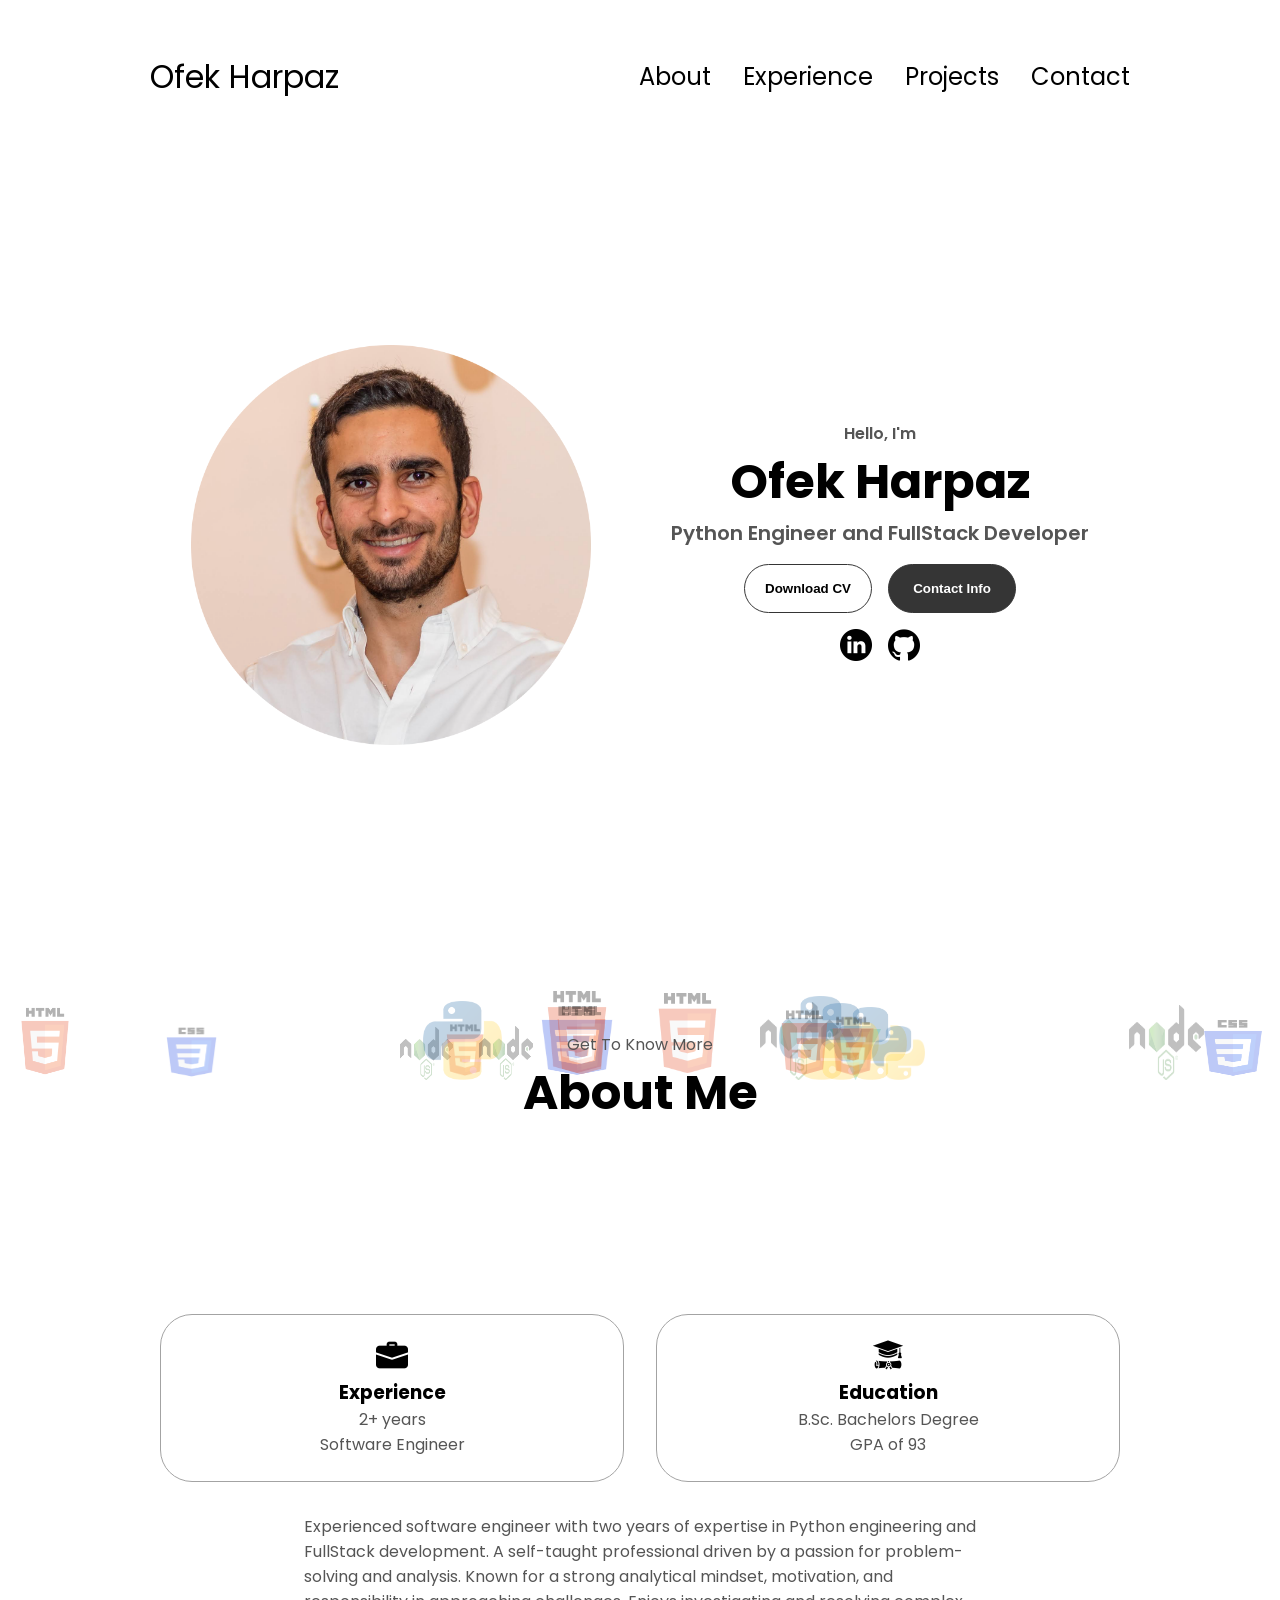
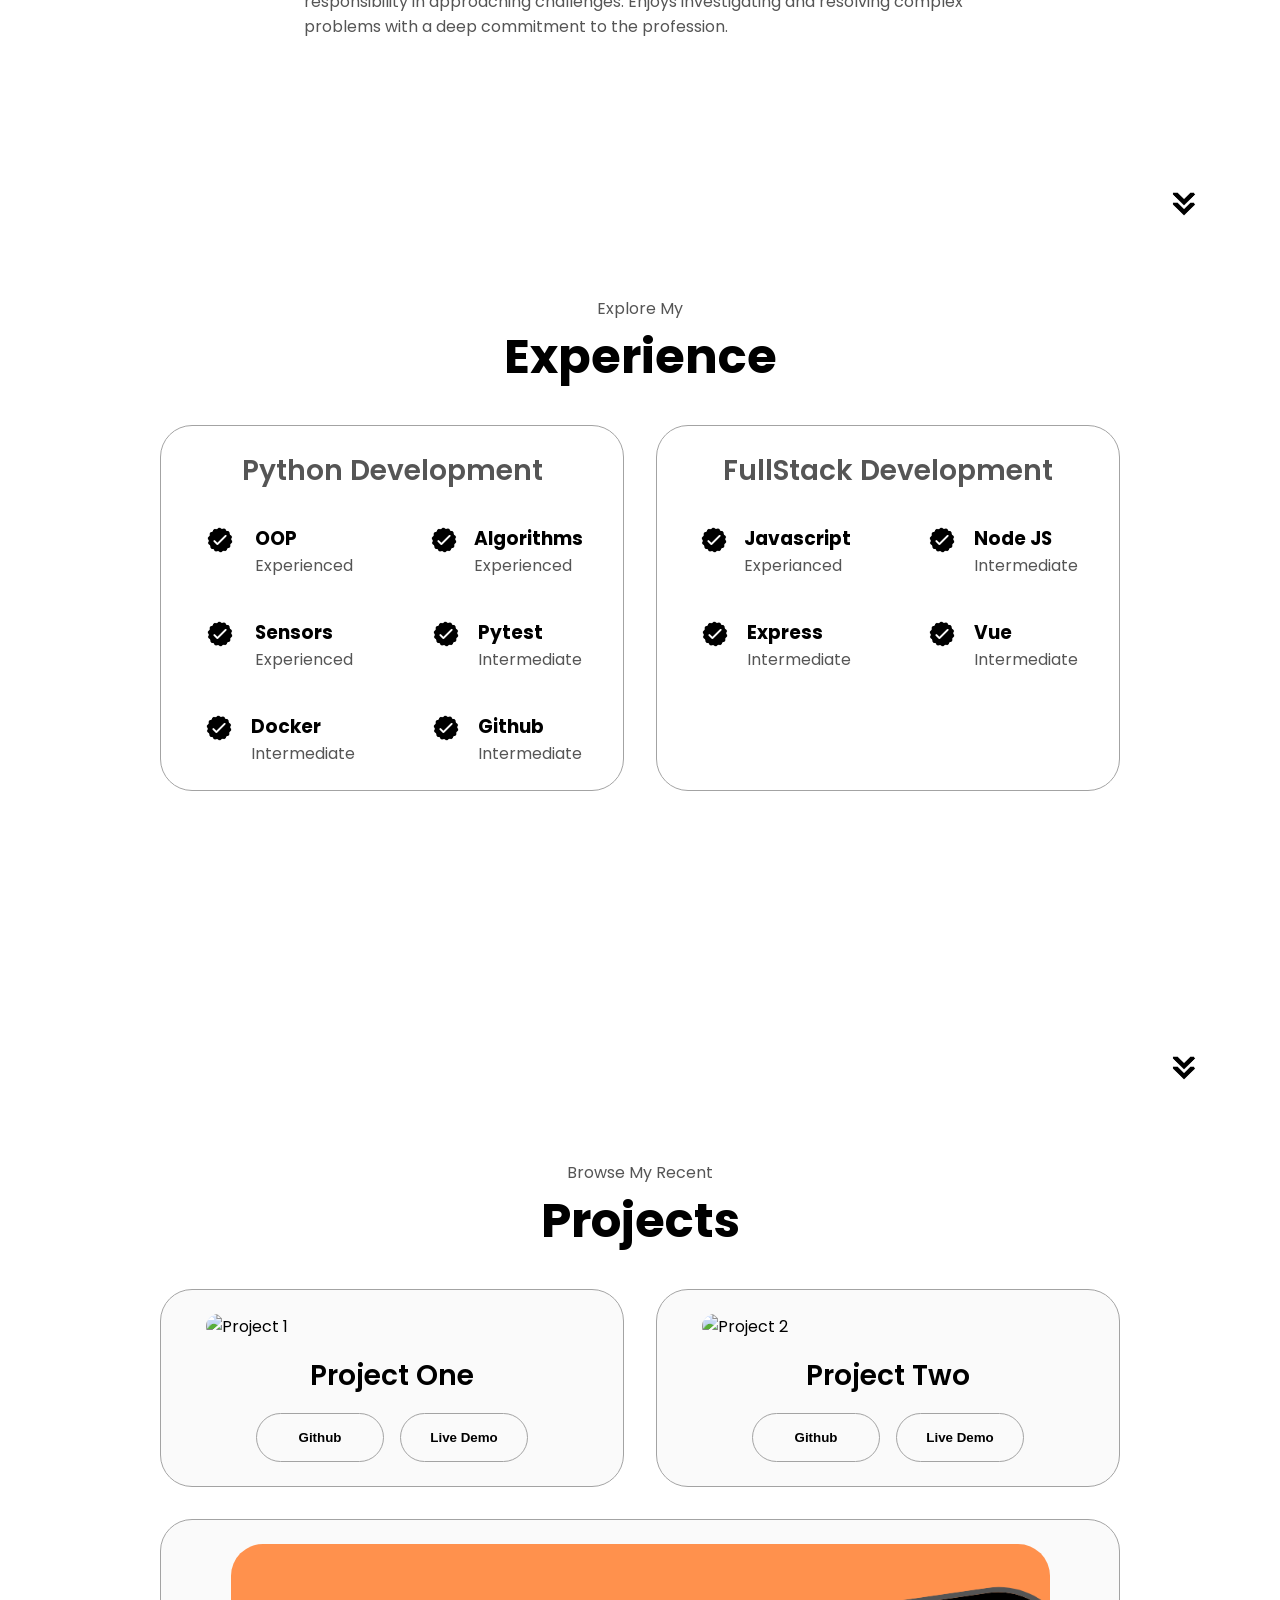
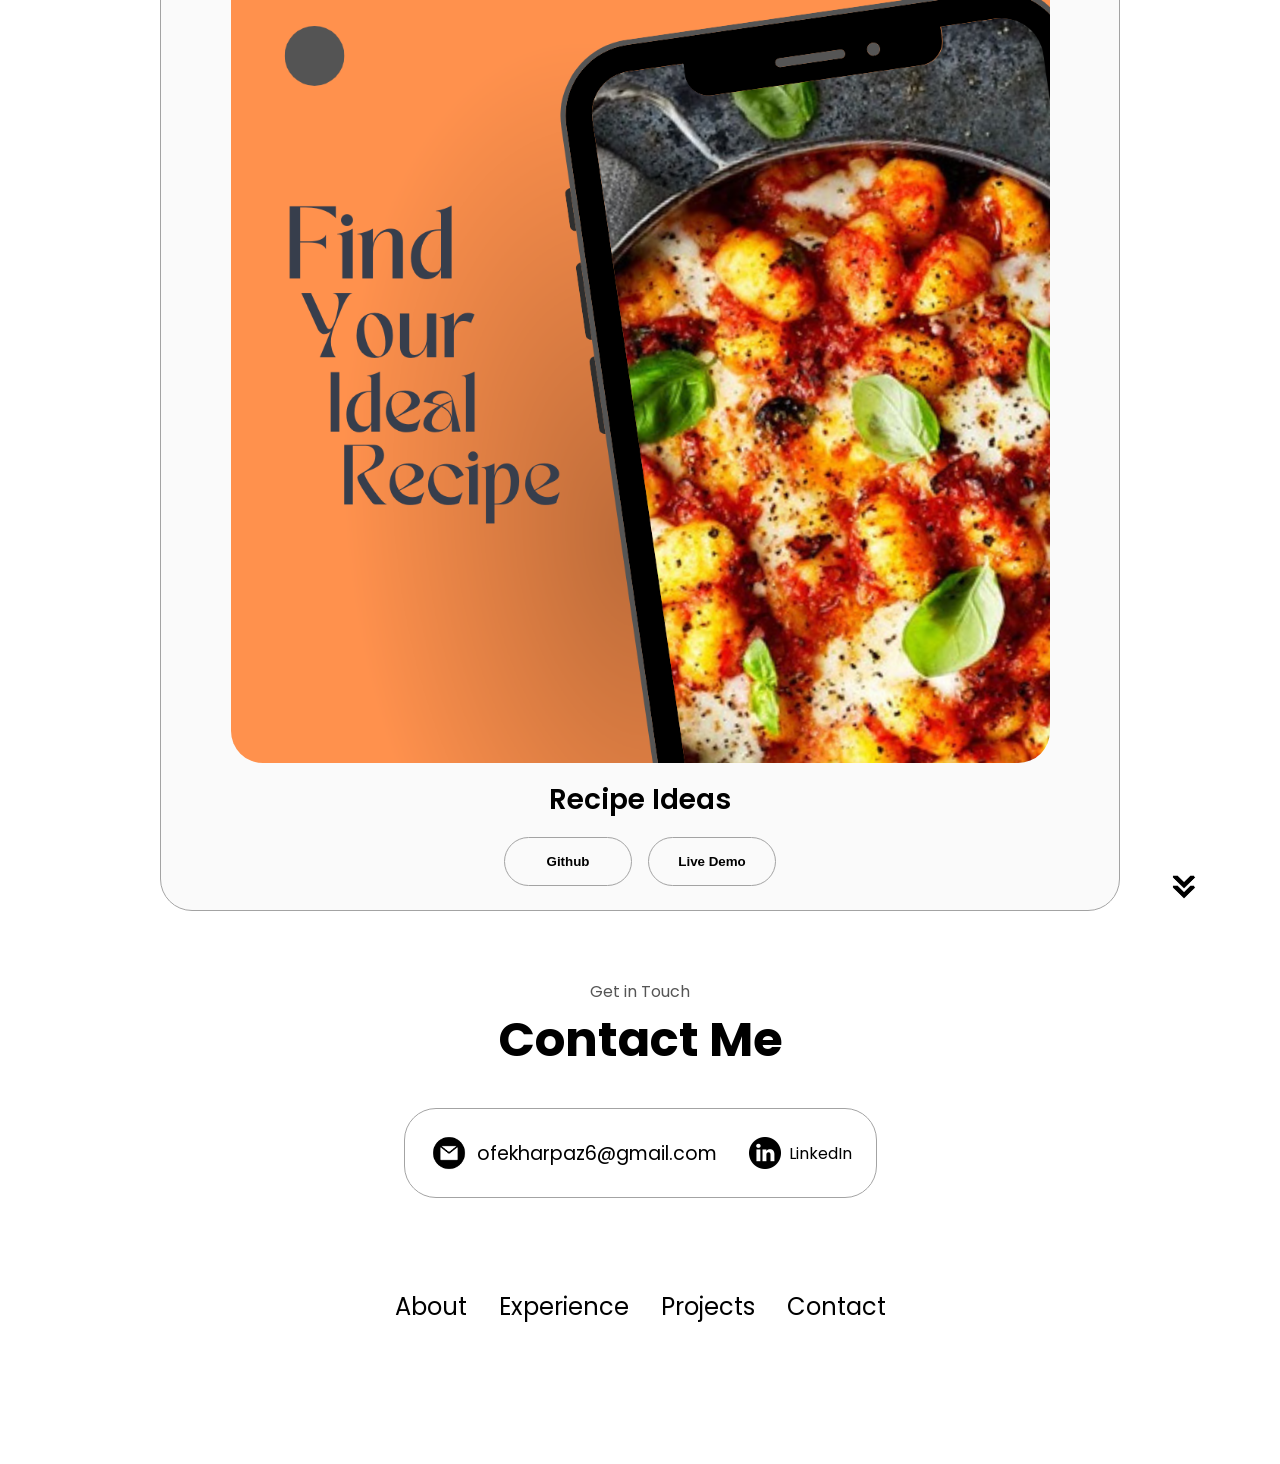
==== index.html @ 1078b25d "open linkedin in new tab" ====
<!DOCTYPE html>
<html lang="en">
  <head>
    <meta charset="UTF-8" />
    <meta http-equiv="X-UA-Compatible" content="IE=edge" />
    <meta name="viewport" content="width=device-width, initial-scale=1.0" />
    <title>My Portfolio</title>
    <link rel="stylesheet" href="style.css" />
    <link rel="stylesheet" href="mediaqueries.css" />
  </head>
  <body>
    <div class="wrap">
      <!-- SVG template elements -->
      <div id="svg-container">
        <img class="svg" src="/assets/python.png" alt="Python Logo">
        <img class="svg" src="/assets/node.png" alt="NodeJS Logo">
        <img class="svg" src="/assets/vue.png" alt="Vue Logo">
        <img class="svg" src="/assets/html5.png" alt="HTML Logo">
        <img class="svg" src="/assets/css3.png" alt="CSS Logo">
      </div>
    </div>

    <nav id="desktop-nav">
      <div class="logo">Ofek Harpaz</div>
      <div>
        <ul class="nav-links">
          <li><a href="#about">About</a></li>
          <li><a href="#experience">Experience</a></li>
          <li><a href="#projects">Projects</a></li>
          <li><a href="#contact">Contact</a></li>
        </ul>
      </div>
    </nav>
    <nav id="hamburger-nav">
      <div class="logo">Ofek Harpaz</div>
      <div class="hamburger-menu">
        <div class="hamburger-icon" onclick="toggleMenu()">
          <span></span>
          <span></span>
          <span></span>
        </div>
        <div class="menu-links">
          <li><a href="#about" onclick="toggleMenu()">About</a></li>
          <li><a href="#experience" onclick="toggleMenu()">Experience</a></li>
          <li><a href="#projects" onclick="toggleMenu()">Projects</a></li>
          <li><a href="#contact" onclick="toggleMenu()">Contact</a></li>
        </div>
      </div>
    </nav>


    <section id="profile">
      <div class="section__pic-container">
        <img src="./assets/profile-pic.png" alt="Ofek Harpaz profile picture" />
      </div>
      <div class="section__text">
        <p class="section__text__p1">Hello, I'm</p>
        <h1 class="title">Ofek Harpaz</h1>
        <p class="section__text__p2">Python Engineer and FullStack Developer</p>
        <div class="btn-container">
          <button
            class="btn btn-color-2"
            onclick="window.open('./assets/CV - Ofek Harpaz.pdf')"
          >
            Download CV
          </button>
          <button class="btn btn-color-1" onclick="location.href='./#contact'">
            Contact Info
          </button>
        </div>
        <div id="socials-container">
          <a href="https://www.linkedin.com/in/ofek-harpaz-185881184/" target="_blank">
            <img
              src="./assets/linkedin.png"
              alt="My LinkedIn profile"
              class="icon"
            />
          </a>
          <a href="https://github.com/ofekharpaz" target="_blank">
            <img
              src="./assets/github.png"
              alt="My Github profile"
              class="icon"
            />
          </a>
        </div>
      </div>
    </section>
    <section id="about">
      <p class="section__text__p1">Get To Know More</p>
      <h1 class="title">About Me</h1>
      <div class="section-container">
        <div class="about-details-container">
          <div class="about-containers">
            <div class="details-container">
              <img
                src="./assets/experience.png"
                alt="Experience icon"
                class="icon"
              />
              <h3>Experience</h3>
              <p>2+ years <br />Software Engineer</p>
            </div>
            <div class="details-container">
              <img
                src="./assets/education.png"
                alt="Education icon"
                class="icon"
              />
              <h3>Education</h3>
              <p>B.Sc. Bachelors Degree<br />GPA of 93</p>
            </div>
          </div>
          <div class="text-container-about">
            <p>
              Experienced software engineer with two years of expertise in Python engineering and FullStack development. A self-taught professional driven by a passion for problem-solving and analysis. Known for a strong analytical mindset, motivation, and responsibility in approaching challenges. Enjoys investigating and resolving complex problems with a deep commitment to the profession.
            </p>
          </div>
        </div>
      </div>
      <img
        src="./assets/arrow.png"
        alt="Arrow icon"
        class="icon arrow"
        onclick="location.href='./#experience'"
      />
    </section>
    <section id="experience">
      <p class="section__text__p1">Explore My</p>
      <h1 class="title">Experience</h1>
      <div class="experience-details-container">
        <div class="about-containers">
          <div class="details-container">
            <h2 class="experience-sub-title">Python Development</h2>
            <div class="article-container">
              <article>
                <img
                  src="./assets/checkmark.png"
                  alt="Experience icon"
                  class="icon"
                />
                <div>
                  <h3>OOP</h3>
                  <p>Experienced</p>
                </div>
              </article>
              <article>
                <img
                  src="./assets/checkmark.png"
                  alt="Experience icon"
                  class="icon"
                />
                <div>
                  <h3>Algorithms</h3>
                  <p>Experienced</p>
                </div>
              </article>
              <article>
                <img
                  src="./assets/checkmark.png"
                  alt="Experience icon"
                  class="icon"
                />
                <div>
                  <h3>Sensors</h3>
                  <p>Experienced</p>
                </div>
              </article>
              <article>
                <img
                  src="./assets/checkmark.png"
                  alt="Experience icon"
                  class="icon"
                />
                <div>
                  <h3>Pytest</h3>
                  <p>Intermediate</p>
                </div>
              </article>
              <article>
                <img
                  src="./assets/checkmark.png"
                  alt="Experience icon"
                  class="icon"
                />
                <div>
                  <h3>Docker</h3>
                  <p>Intermediate</p>
                </div>
              </article>
              <article>
                <img
                  src="./assets/checkmark.png"
                  alt="Experience icon"
                  class="icon"
                />
                <div>
                  <h3>Github</h3>
                  <p>Intermediate</p>
                </div>
              </article>
            </div>
          </div>
          <div class="details-container">
            <h2 class="experience-sub-title">FullStack Development</h2>
            <div class="article-container">
              <article>
                <img
                  src="./assets/checkmark.png"
                  alt="Experience icon"
                  class="icon"
                />
                <div>
                  <h3>Javascript</h3>
                  <p>Experianced</p>
                </div>
              </article>
              <article>
                <img
                  src="./assets/checkmark.png"
                  alt="Experience icon"
                  class="icon"
                />
                <div>
                  <h3>Node JS</h3>
                  <p>Intermediate</p>
                </div>
              </article>
              <article>
                <img
                  src="./assets/checkmark.png"
                  alt="Experience icon"
                  class="icon"
                />
                <div>
                  <h3>Express</h3>
                  <p>Intermediate</p>
                </div>
              </article>
              <article>
                <img
                  src="./assets/checkmark.png"
                  alt="Experience icon"
                  class="icon"
                />
                <div>
                  <h3>Vue</h3>
                  <p>Intermediate</p>
                </div>
              </article>
            </div>
          </div>
        </div>
      </div>
      <img
        src="./assets/arrow.png"
        alt="Arrow icon"
        class="icon arrow"
        onclick="location.href='./#projects'"
      />
    </section>
    <section id="projects">
      <p class="section__text__p1">Browse My Recent</p>
      <h1 class="title">Projects</h1>
      <div class="experience-details-container">
        <div class="about-containers">
          <div class="details-container color-container">
            <div class="article-container">
              <img
                src="./assets/project-1.png"
                alt="Project 1"
                class="project-img"
              />
            </div>
            <h2 class="experience-sub-title project-title">Project One</h2>
            <div class="btn-container">
              <button
                class="btn btn-color-2 project-btn" onclick="window.open('https://github.com/ofekharpaz', '_blank')"
              >
                Github
              </button>
              <button
                class="btn btn-color-2 project-btn"
                onclick="location.href='https://github.com/'"
              >
                Live Demo
              </button>
            </div>
          </div>
          <div class="details-container color-container">
            <div class="article-container">
              <img
                src="./assets/project-2.png"
                alt="Project 2"
                class="project-img"
              />
            </div>
            <h2 class="experience-sub-title project-title">Project Two</h2>
            <div class="btn-container">
              <button
                class="btn btn-color-2 project-btn" onclick="window.open('https://github.com/ofekharpaz', '_blank')"
              >
                Github
              </button>
              <button
                class="btn btn-color-2 project-btn"
                onclick="location.href='https://github.com/'"
              >
                Live Demo
              </button>
            </div>
          </div>
          <div class="details-container color-container">
            <div class="article-container">
              <img
                src="./assets/project-3.png"
                alt="Project 3"
                class="project-img"
              />
            </div>
            <h2 class="experience-sub-title project-title">Recipe Ideas</h2>
            <div class="btn-container">
              <button
                class="btn btn-color-2 project-btn" onclick="window.open('https://github.com/ofekharpaz/vue-meals-app-main', '_blank')"
              >
                Github
              </button>
              <button
                class="btn btn-color-2 project-btn" onclick="window.open('https://vue-meals-app-main.onrender.com/', '_blank')">
                Live Demo
              </button>
            </div>
          </div>
        </div>
      </div>
      <img
        src="./assets/arrow.png"
        alt="Arrow icon"
        class="icon arrow"
        onclick="location.href='./#contact'"
      />
    </section>
    <section id="contact">
      <p class="section__text__p1">Get in Touch</p>
      <h1 class="title">Contact Me</h1>
      <div class="contact-info-upper-container">
        <div class="contact-info-container">
          <img
            src="./assets/email.png"
            alt="Email icon"
            class="icon contact-icon email-icon"
          />
          <p><a href="mailto:examplemail@gmail.com">ofekharpaz6@gmail.com</a></p>
        </div>
        <div class="contact-info-container">
          <img
            src="./assets/linkedin.png"
            alt="LinkedIn icon"
            class="icon contact-icon"
          />
          <a href="https://www.linkedin.com/in/ofek-harpaz-185881184/" target="_blank">LinkedIn</a>
        </div>
      </div>
    </section>
    <footer>
      <nav>
        <div class="nav-links-container">
          <ul class="nav-links">
            <li><a href="#about">About</a></li>
            <li><a href="#experience">Experience</a></li>
            <li><a href="#projects">Projects</a></li>
            <li><a href="#contact">Contact</a></li>
          </ul>
        </div>
      </nav>
    </footer>
    <script src="script.js"></script>
  </body>
</html>
---- style.css ----
/* GENERAL */

@import url("https://fonts.googleapis.com/css2?family=Poppins:wght@300;400;500;600&display=swap");

* {
  margin: 0;
  padding: 0;
}

body {
  font-family: "Poppins", sans-serif;
}

html {
  scroll-behavior: smooth;
}

p {
  color: rgb(85, 85, 85);
}

/* TRANSITION */

a,
.btn {
  transition: all 300ms ease;
}

/* DESKTOP NAV */

nav,
.nav-links {
  display: flex;
}

nav {
  justify-content: space-around;
  align-items: center;
  height: 17vh;
}

.nav-links {
  gap: 2rem;
  list-style: none;
  font-size: 1.5rem;
}

a {
  color: black;
  text-decoration: none;
  text-decoration-color: white;
}

a:hover {
  color: grey;
  text-decoration: underline;
  text-underline-offset: 1rem;
  text-decoration-color: rgb(181, 181, 181);
}

.logo {
  font-size: 2rem;
}

.logo:hover {
  cursor: default;
}

/* HAMBURGER MENU */

#hamburger-nav {
  display: none;
}

.hamburger-menu {
  position: relative;
  display: inline-block;
}

.hamburger-icon {
  display: flex;
  flex-direction: column;
  justify-content: space-between;
  height: 24px;
  width: 30px;
  cursor: pointer;
}

.hamburger-icon span {
  width: 100%;
  height: 2px;
  background-color: black;
  transition: all 0.3 ease-in-out;
}

.menu-links {
  position: absolute;
  top: 100%;
  right: 0;
  background-color: white;
  width: fit-content;
  max-height: 0;
  overflow: hidden;
  transition: all 0.3 ease-in-out;
}

.menu-links a {
  display: block;
  padding: 10px;
  text-align: center;
  font-size: 1.5rem;
  color: black;
  text-decoration: none;
  transition: all 0.3 ease-in-out;
}

.menu-links li {
  list-style: none;
}

.menu-links.open {
  max-height: 300px;
}

.hamburger-icon.open span:first-child {
  transform: rotate(45deg) translate(10px, 5px);
}

.hamburger-icon.open span:nth-child(2) {
  opacity: 0;
}

.hamburger-icon.open span:last-child {
  transform: rotate(-45deg) translate(10px, -5px);
}

.hamburger-icon span:first-child {
  transform: none;
}

.hamburger-icon span:first-child {
  opacity: 1;
}

.hamburger-icon span:first-child {
  transform: none;
}

/* SECTIONS */

section {
  padding-top: 4vh;
  height: 96vh;
  margin: 0 10rem;
  box-sizing: border-box;
  min-height: fit-content;
}

.section-container {
  display: flex;
}

/* PROFILE SECTION */

#profile {
  display: flex;
  justify-content: center;
  gap: 5rem;
  height: 80vh;
}

.section__pic-container {
  display: flex;
  height: 400px;
  width: 400px;
  margin: auto 0;
}

.section__text {
  align-self: center;
  text-align: center;
}

.section__text p {
  font-weight: 600;
}

.section__text__p1 {
  text-align: center;
}

.section__text__p2 {
  font-size: 1.25rem;
  margin-bottom: 1rem;
}

.title {
  font-size: 3rem;
  text-align: center;
}

#socials-container {
  display: flex;
  justify-content: center;
  margin-top: 1rem;
  gap: 1rem;
}

/* ICONS */

.icon {
  cursor: pointer;
  height: 2rem;
}

/* BUTTONS */

.btn-container {
  display: flex;
  justify-content: center;
  gap: 1rem;
}

.btn {
  font-weight: 600;
  transition: all 300ms ease;
  padding: 1rem;
  width: 8rem;
  border-radius: 2rem;
}

.btn-color-1,
.btn-color-2 {
  border: rgb(53, 53, 53) 0.1rem solid;
}

.btn-color-1:hover,
.btn-color-2:hover {
  cursor: pointer;
}

.btn-color-1,
.btn-color-2:hover {
  background: rgb(53, 53, 53);
  color: white;
}

.btn-color-1:hover {
  background: rgb(0, 0, 0);
}

.btn-color-2 {
  background: none;
}

.btn-color-2:hover {
  border: rgb(255, 255, 255) 0.1rem solid;
}

.btn-container {
  gap: 1rem;
}

/* ABOUT SECTION */

#about {
  position: relative;
}

.about-containers {
  gap: 2rem;
  margin-bottom: 2rem;
  margin-top: 2rem;
}

.about-details-container {
  justify-content: center;
  flex-direction: column;
}

.about-containers,
.about-details-container {
  display: flex;
}

.about-pic {
  border-radius: 2rem;
}

.arrow {
  position: absolute;
  right: -5rem;
  bottom: 2.5rem;
}

.details-container {
  padding: 1.5rem;
  flex: 1;
  background: white;
  border-radius: 2rem;
  border: rgb(53, 53, 53) 0.1rem solid;
  border-color: rgb(163, 163, 163);
  text-align: center;
}

.section-container {
  gap: 4rem;
  height: 80%;
}

.section__pic-container {
  height: 400px;
  width: 400px;
  margin: auto 0;
}

/* EXPERIENCE SECTION */

#experience {
  position: relative;
}

.experience-sub-title {
  color: rgb(85, 85, 85);
  font-weight: 600;
  font-size: 1.75rem;
  margin-bottom: 2rem;
}

.experience-details-container {
  display: flex;
  justify-content: center;
  flex-direction: column;
}

.article-container {
  display: flex;
  text-align: initial;
  flex-wrap: wrap;
  flex-direction: row;
  gap: 2.5rem;
  justify-content: space-around;
}

article {
  display: flex;
  width: 10rem;
  justify-content: space-around;
  gap: 0.5rem;
}

article .icon {
  cursor: default;
}

/* PROJECTS SECTION */

#projects {
  position: relative;
}

.color-container {
  border-color: rgb(163, 163, 163);
  background: rgb(250, 250, 250);
}

.project-img {
  border-radius: 2rem;
  width: 90%;
  height: 90%;
}

.project-title {
  margin: 1rem;
  color: black;
}

.project-btn {
  color: black;
  border-color: rgb(163, 163, 163);
}

/* CONTACT */

#contact {
  display: flex;
  justify-content: center;
  flex-direction: column;
  height: 70vh;
}

.contact-info-upper-container {
  display: flex;
  justify-content: center;
  border-radius: 2rem;
  border: rgb(53, 53, 53) 0.1rem solid;
  border-color: rgb(163, 163, 163);
  background: (250, 250, 250);
  margin: 2rem auto;
  padding: 0.5rem;
}

.contact-info-container {
  display: flex;
  align-items: center;
  justify-content: center;
  gap: 0.5rem;
  margin: 1rem;
}

.contact-info-container p {
  font-size: larger;
}

.contact-icon {
  cursor: default;
}

.email-icon {
  height: 2.5rem;
}

/* FOOTER SECTION */

footer {
  height: 26vh;
  margin: 0 1rem;
}

footer p {
  text-align: center;
}

.p{
  overflow: hidden;
  position: absolute;
  z-index: 2;
}

.text-container-about{
  display: flex;
  width: 70%;
  margin: 0 auto; /* Center horizontally */
} 



.wrap {
  position: fixed; /* Position SVGs relative to viewport */
  top: 0;
  left: 0;
  width: 100%; /* Cover entire viewport */
  height: 100%; /* Cover entire viewport */
  pointer-events: none; /* Allow clicks to fall through to elements behind */
  z-index: -200; /* Place behind content */
}
#svg-container {
  position: relative; /* Position the SVG container relative to .wrap */
  width: 100%;
  height: 100%;
}
.svg {
  position: absolute;
  stroke: #7ceaa4;
  bottom: -20vh;
  opacity: 0.3;
  overflow:hidden;
  visibility: hidden;
  z-index: -150; /* Place behind content */
}

@keyframes float {
  from {
    transform: translateY(0vh) scale(0.5) rotate(0deg);
  }
  to {
    transform: translateY(-200vh) scale(1.5) rotate(360deg);
  }
}
---- mediaqueries.css ----
@media screen and (max-width: 1400px) {
  #profile {
    height: 83vh;
    margin-bottom: 6rem;
  }
  .about-containers {
    flex-wrap: wrap;
  }
  #contact,
  #projects {
    height: fit-content;
  }
}

@media screen and (max-width: 1200px) {
  #desktop-nav {
    display: none;
  }
  #hamburger-nav {
    display: flex;
  }
  #experience,
  .experience-details-container {
    margin-top: 2rem;
  }
  #profile,
  .section-container {
    display: block;
  }
  .arrow {
    display: none;
  }
  section,
  .section-container {
    height: fit-content;
  }
  section {
    margin: 0 5%;
  }
  .section__pic-container {
    width: 275px;
    height: 275px;
    margin: 0 auto 2rem;
  }
  .about-containers {
    margin-top: 0;
  }
}

@media screen and (max-width: 600px) {
  #contact,
  footer {
    height: 40vh;
  }
  #profile {
    height: 83vh;
    margin-bottom: 0;
  }
  article {
    font-size: 1rem;
  }
  footer nav {
    height: fit-content;
    margin-bottom: 2rem;
  }
  .about-containers,
  .contact-info-upper-container,
  .btn-container {
    flex-wrap: wrap;
  }
  .contact-info-container {
    margin: 0;
  }
  .contact-info-container p,
  .nav-links li a {
    font-size: 1rem;
  }
  .experience-sub-title {
    font-size: 1.25rem;
  }
  .logo {
    font-size: 1.5rem;
  }
  .nav-links {
    flex-direction: column;
    gap: 0.5rem;
    text-align: center;
  }
  .section__pic-container {
    width: auto;
    height: 46vw;
    justify-content: center;
  }
  .section__text__p2 {
    font-size: 1.25rem;
  }
  .title {
    font-size: 2rem;
  }
  .text-container {
    text-align: justify;
  }
}
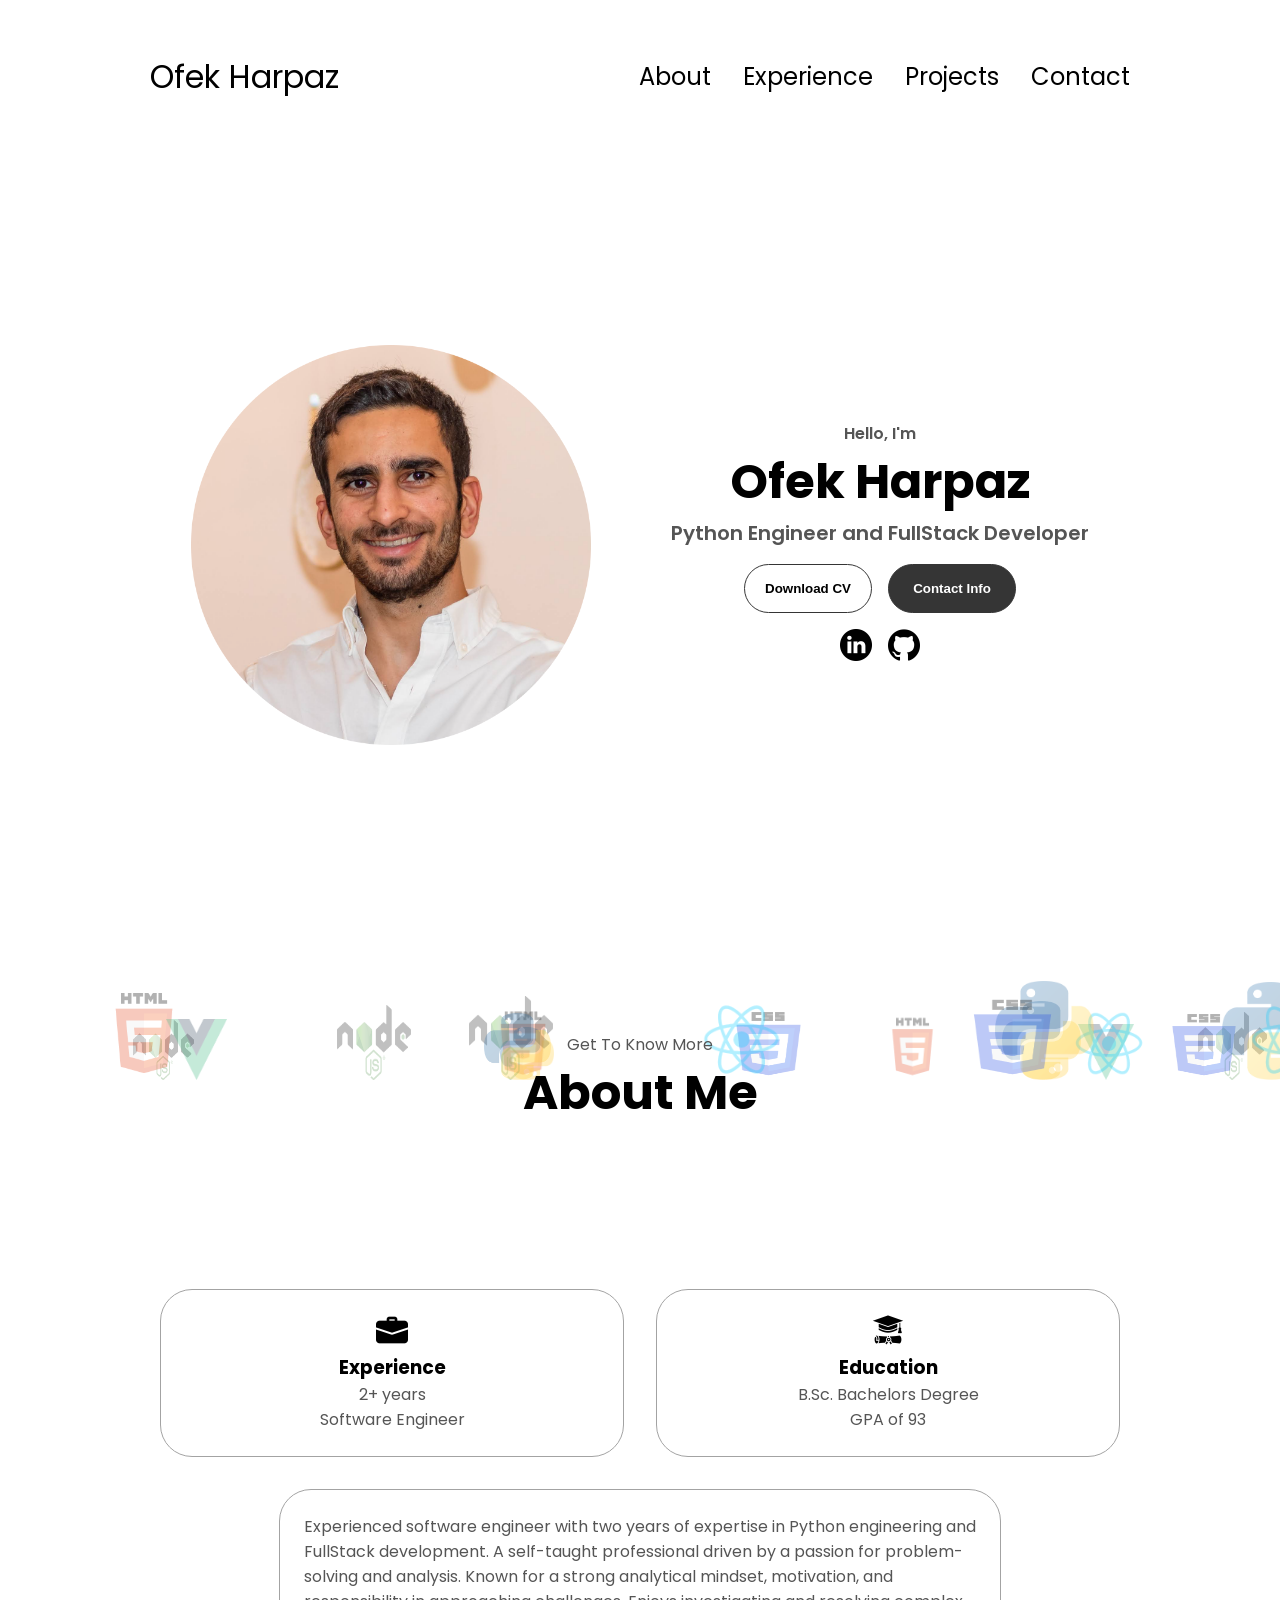
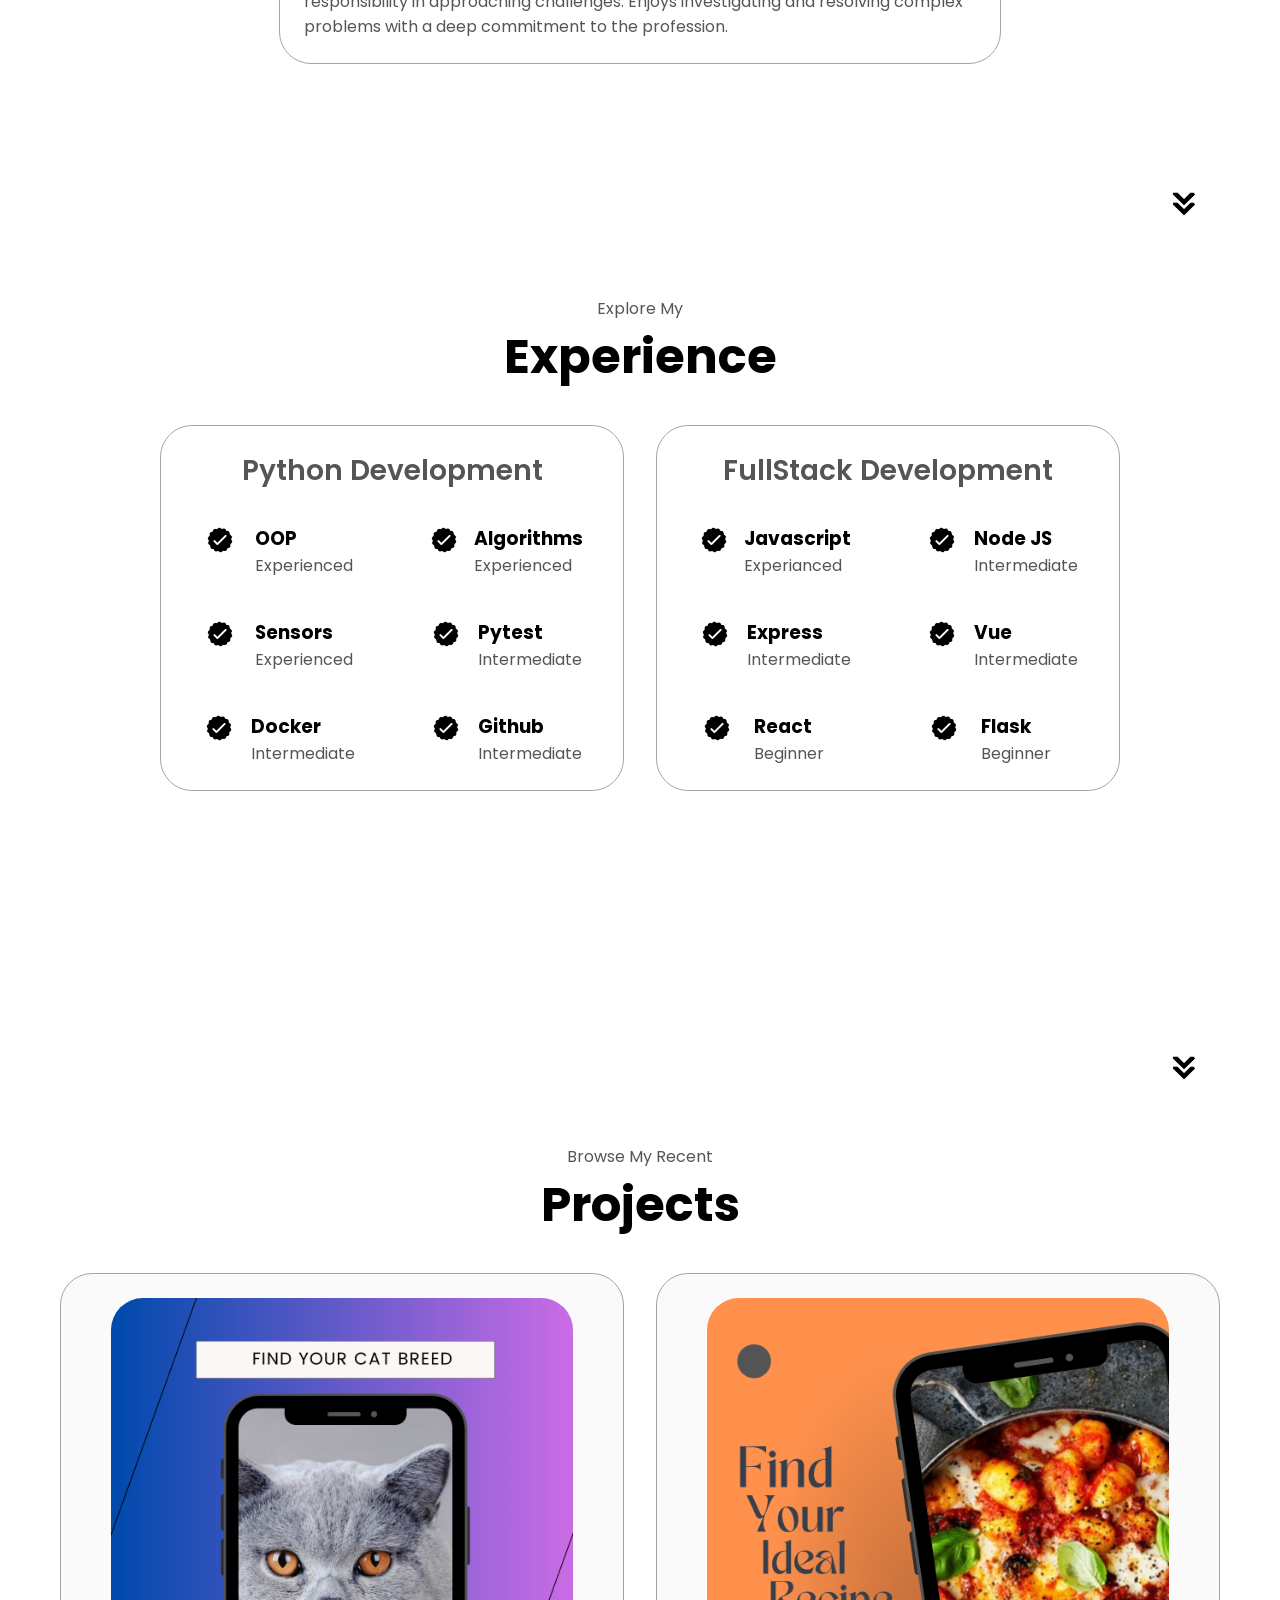
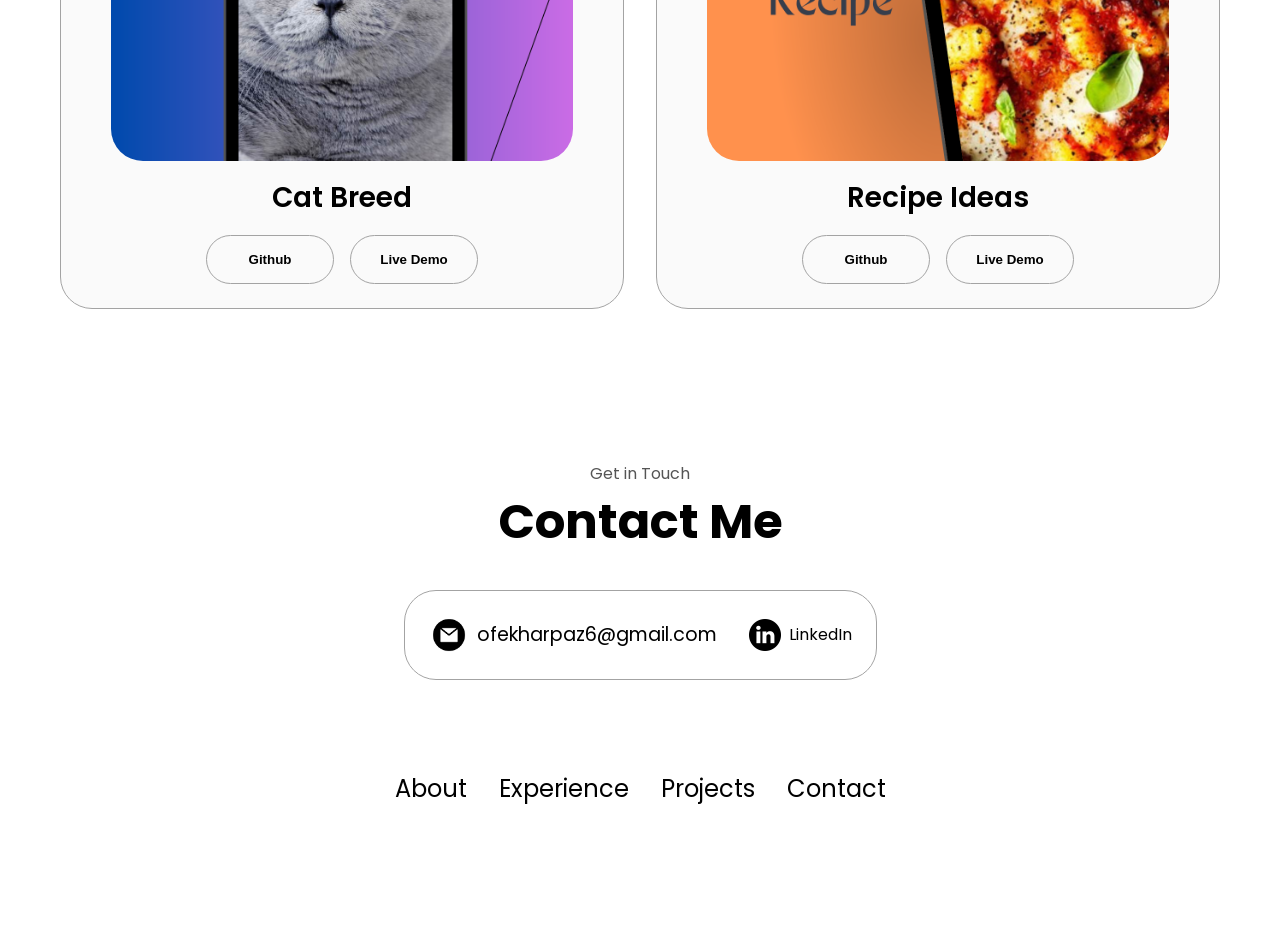
==== commit 8b34dcec: "update projects" ====
--- a/index.html
+++ b/index.html
@@ -17,6 +17,7 @@
         <img class="svg" src="/assets/vue.png" alt="Vue Logo">
         <img class="svg" src="/assets/html5.png" alt="HTML Logo">
         <img class="svg" src="/assets/css3.png" alt="CSS Logo">
+        <img class="svg" src="/assets/react.png" alt="CSS Logo">
       </div>
     </div>
 
@@ -248,6 +249,28 @@
                   <p>Intermediate</p>
                 </div>
               </article>
+              <article>
+                <img
+                  src="./assets/checkmark.png"
+                  alt="Experience icon"
+                  class="icon"
+                />
+                <div>
+                  <h3>React</h3>
+                  <p>Beginner&nbsp&nbsp&nbsp&nbsp&nbsp&nbsp</p>
+                </div>
+              </article>
+              <article>
+                <img
+                  src="./assets/checkmark.png"
+                  alt="Experience icon"
+                  class="icon"
+                />
+                <div>
+                  <h3>Flask</h3>
+                  <p>Beginner&nbsp&nbsp&nbsp&nbsp&nbsp&nbsp</p>
+                </div>
+              </article>
             </div>
           </div>
         </div>
@@ -267,44 +290,21 @@
           <div class="details-container color-container">
             <div class="article-container">
               <img
-                src="./assets/project-1.png"
-                alt="Project 1"
+                src="./assets/project-2.png"
+                alt="Project 2"
                 class="project-img"
               />
             </div>
-            <h2 class="experience-sub-title project-title">Project One</h2>
+            <h2 class="experience-sub-title project-title">Cat Breed</h2>
             <div class="btn-container">
               <button
-                class="btn btn-color-2 project-btn" onclick="window.open('https://github.com/ofekharpaz', '_blank')"
+                class="btn btn-color-2 project-btn" onclick="window.open('https://github.com/ofekharpaz/identify-cat-breed', '_blank')"
               >
                 Github
               </button>
               <button
                 class="btn btn-color-2 project-btn"
-                onclick="location.href='https://github.com/'"
-              >
-                Live Demo
-              </button>
-            </div>
-          </div>
-          <div class="details-container color-container">
-            <div class="article-container">
-              <img
-                src="./assets/project-2.png"
-                alt="Project 2"
-                class="project-img"
-              />
-            </div>
-            <h2 class="experience-sub-title project-title">Project Two</h2>
-            <div class="btn-container">
-              <button
-                class="btn btn-color-2 project-btn" onclick="window.open('https://github.com/ofekharpaz', '_blank')"
-              >
-                Github
-              </button>
-              <button
-                class="btn btn-color-2 project-btn"
-                onclick="location.href='https://github.com/'"
+                onclick="window.open('https://identify-cat-breed.onrender.com/', '_blank')"
               >
                 Live Demo
               </button>
--- a/style.css
+++ b/style.css
@@ -357,6 +357,9 @@
 
 #projects {
   position: relative;
+  max-width: 1200px;
+  padding: 20px;
+  margin: 0 auto;
 }
 
 .color-container {
@@ -383,6 +386,8 @@
 /* CONTACT */
 
 #contact {
+  position: relative;
+  margin-top: 4rem;
   display: flex;
   justify-content: center;
   flex-direction: column;
@@ -441,6 +446,11 @@
   display: flex;
   width: 70%;
   margin: 0 auto; /* Center horizontally */
+  background: white;
+  border-radius: 2rem;
+  border: rgb(53, 53, 53) 0.1rem solid;
+  border-color: rgb(163, 163, 163);
+  padding: 1.5rem;
 } 
 
 
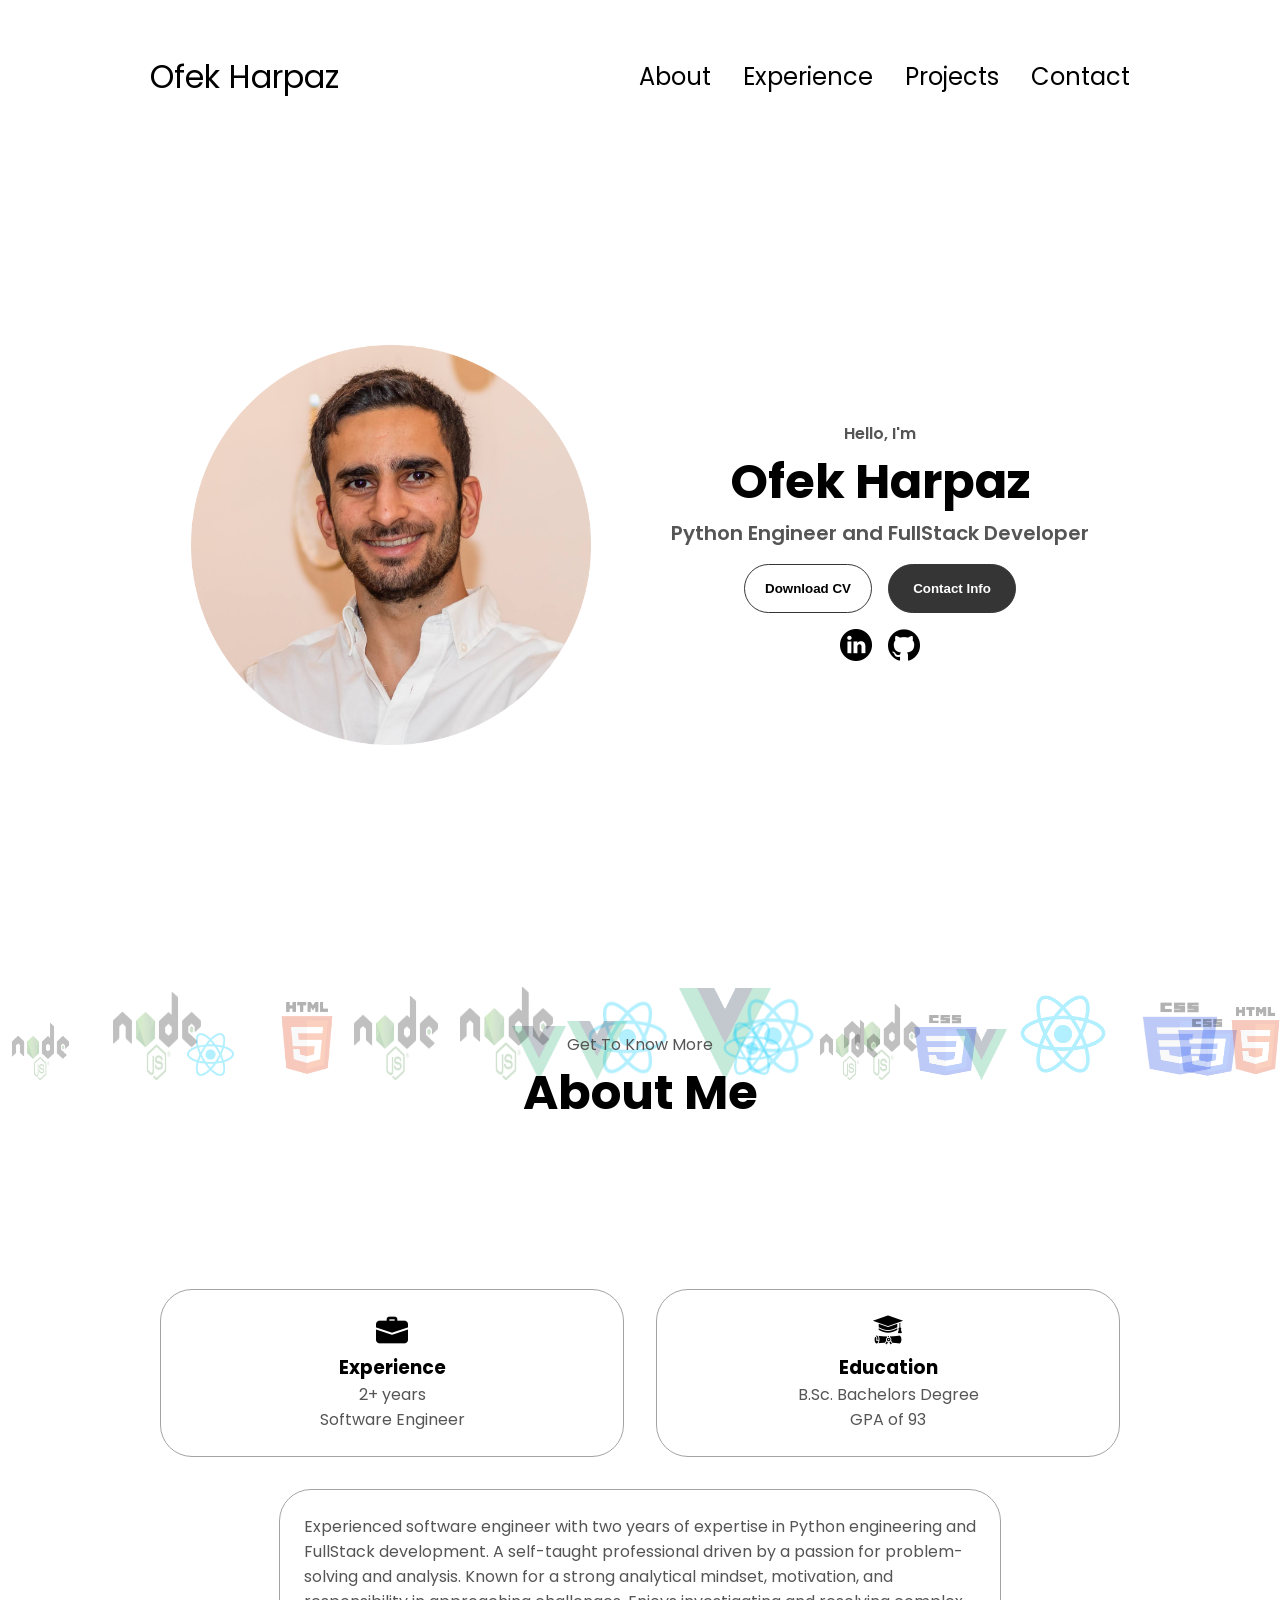
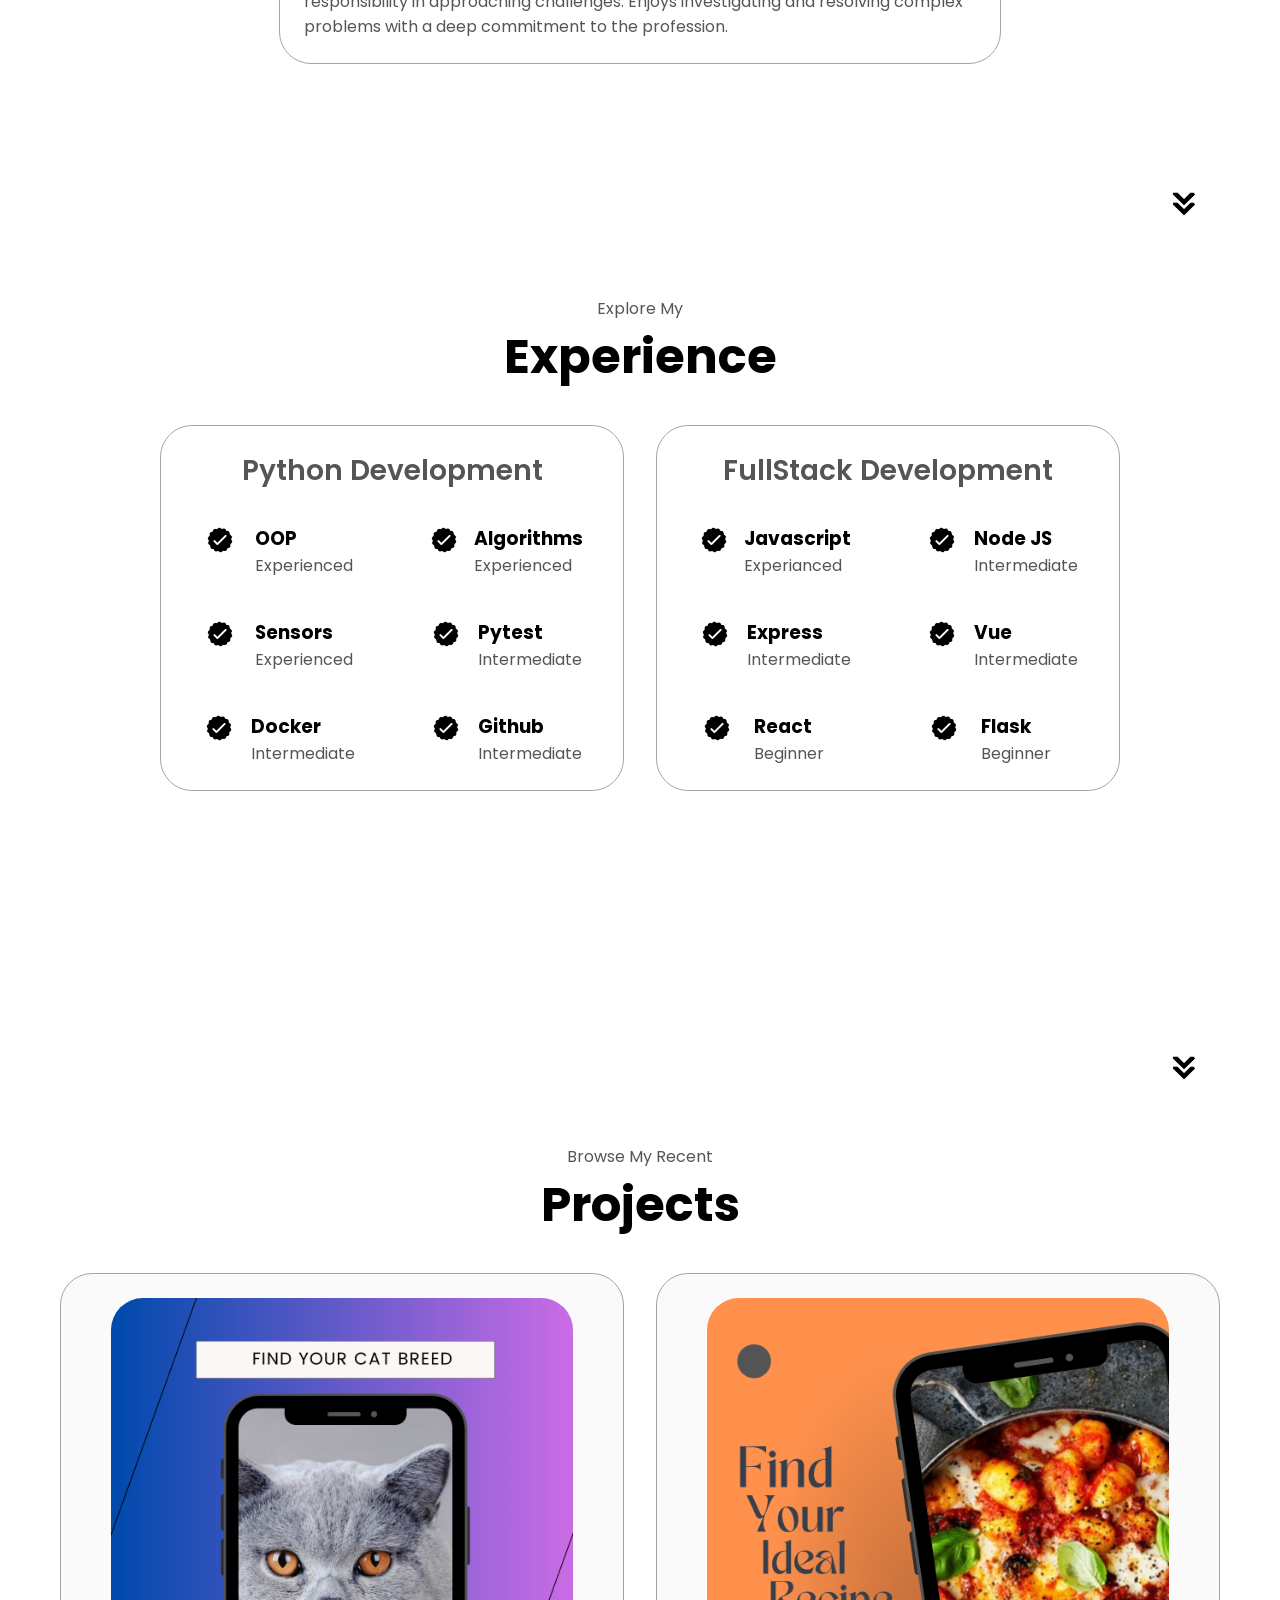
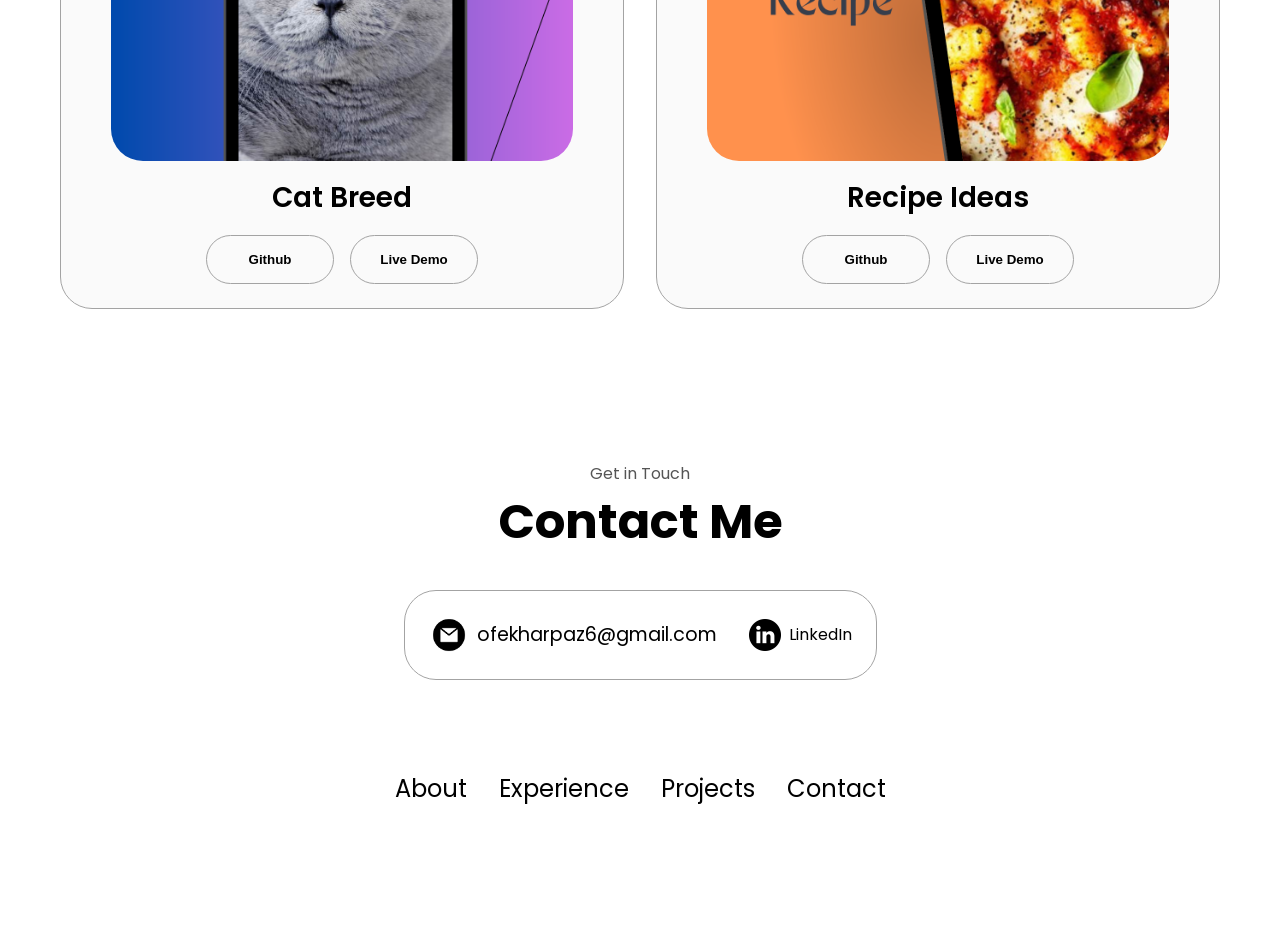
==== commit e31f781e: "update website" ====
--- a/index.html
+++ b/index.html
@@ -304,7 +304,7 @@
               </button>
               <button
                 class="btn btn-color-2 project-btn"
-                onclick="window.open('https://identify-cat-breed.onrender.com/', '_blank')"
+                onclick="window.open('https://identify-cat-breed.vercel.app/', '_blank')"
               >
                 Live Demo
               </button>
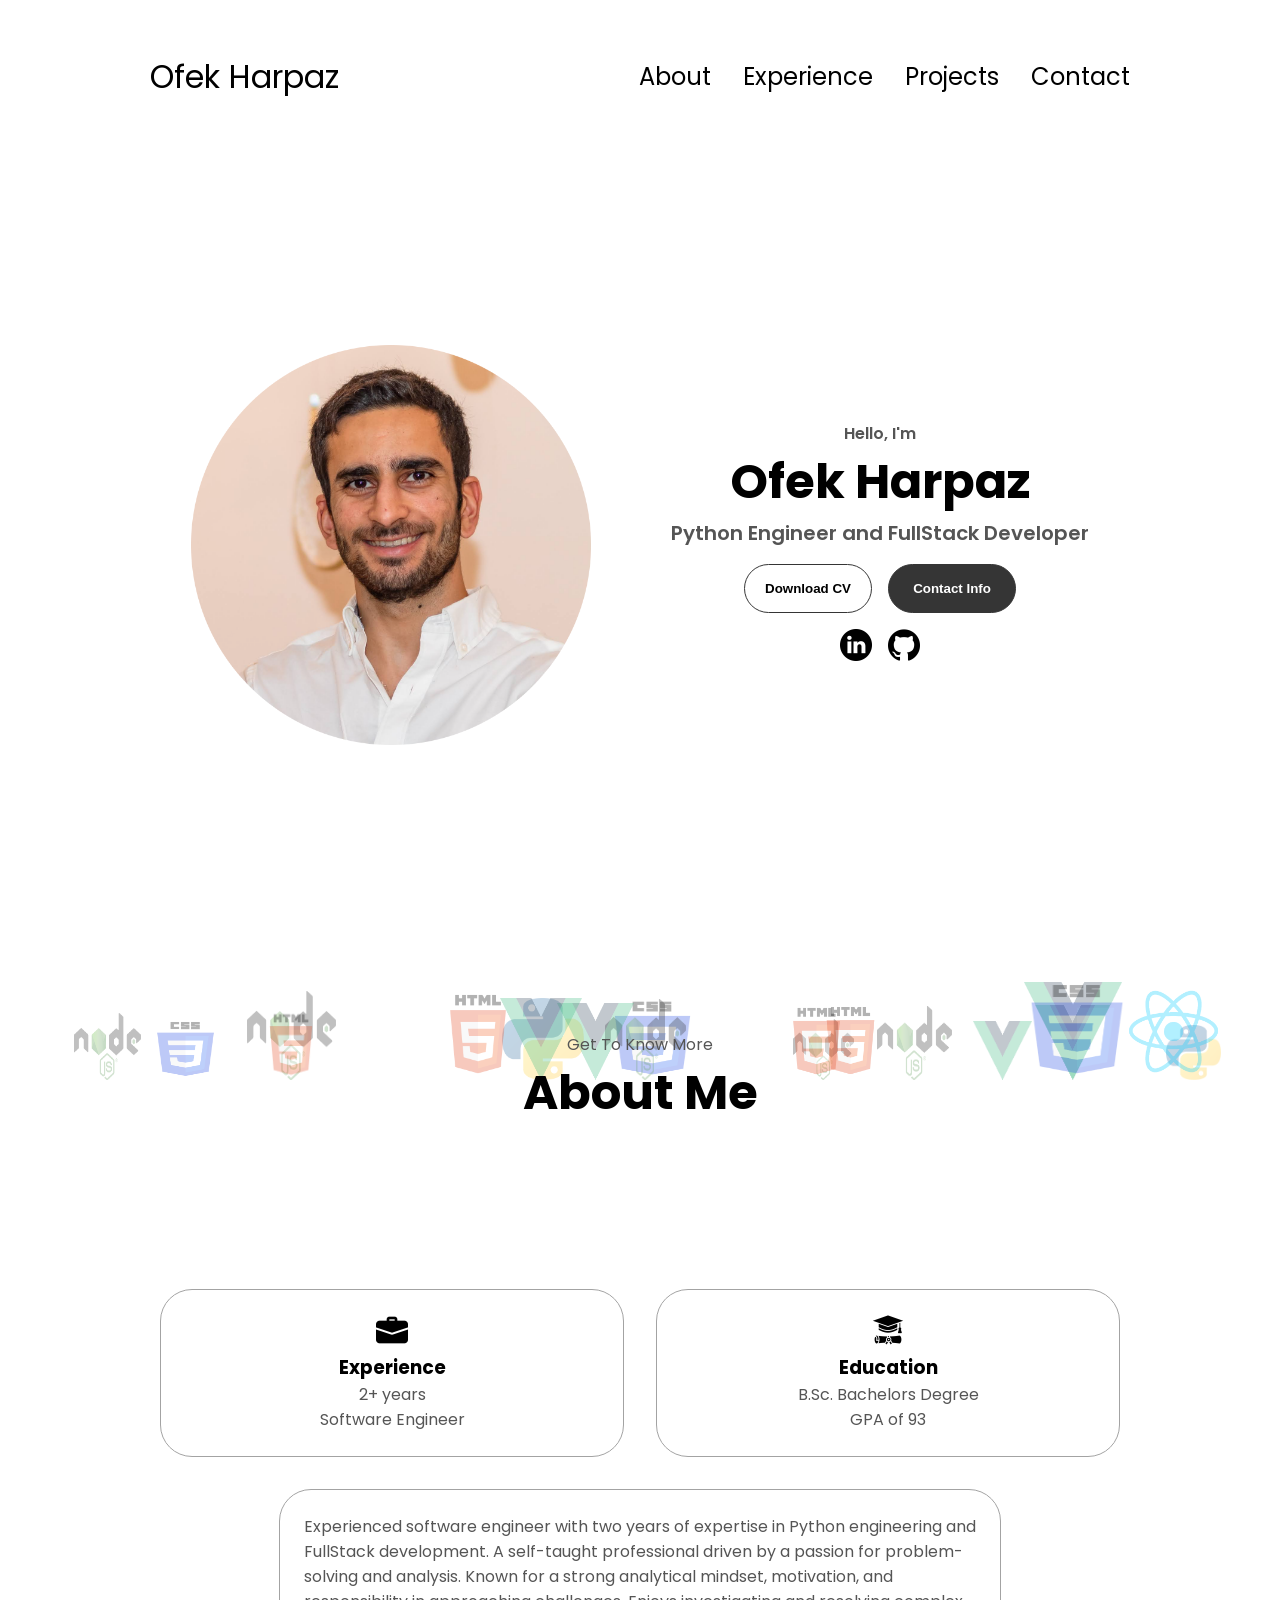
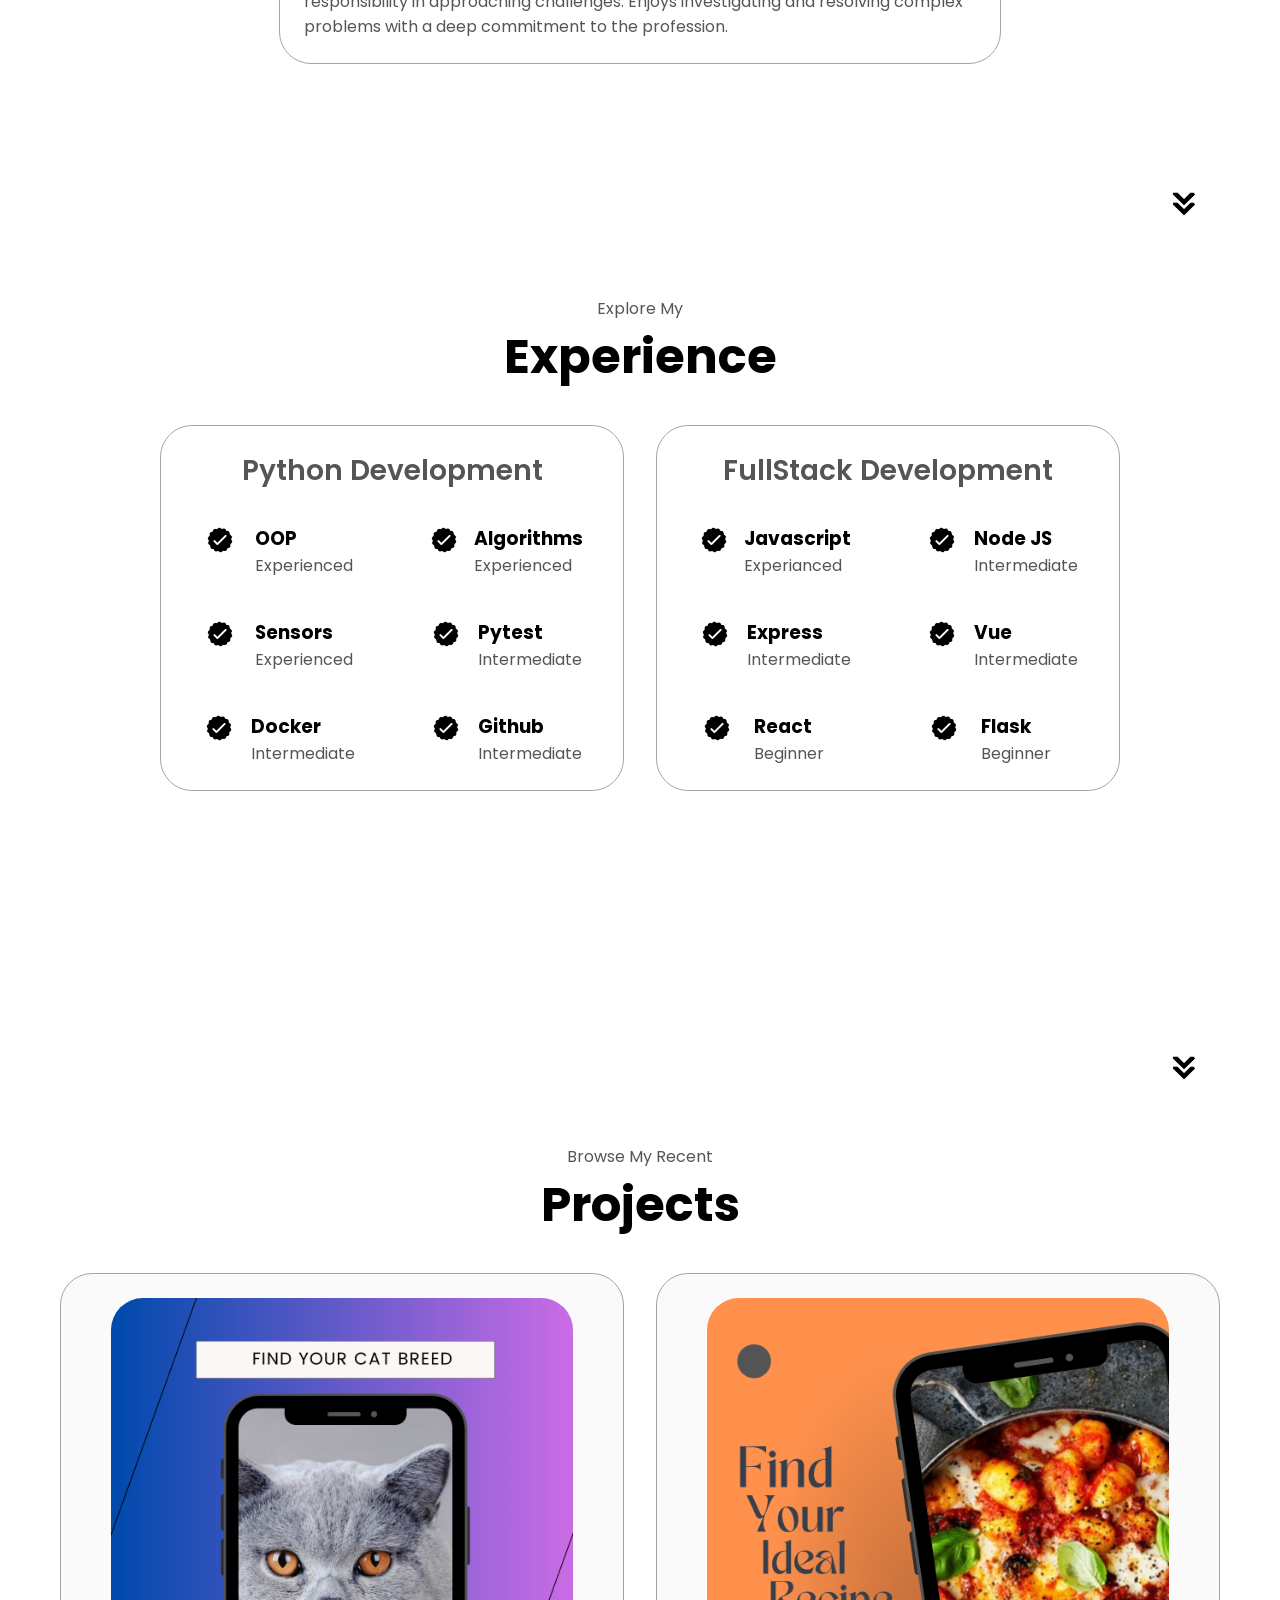
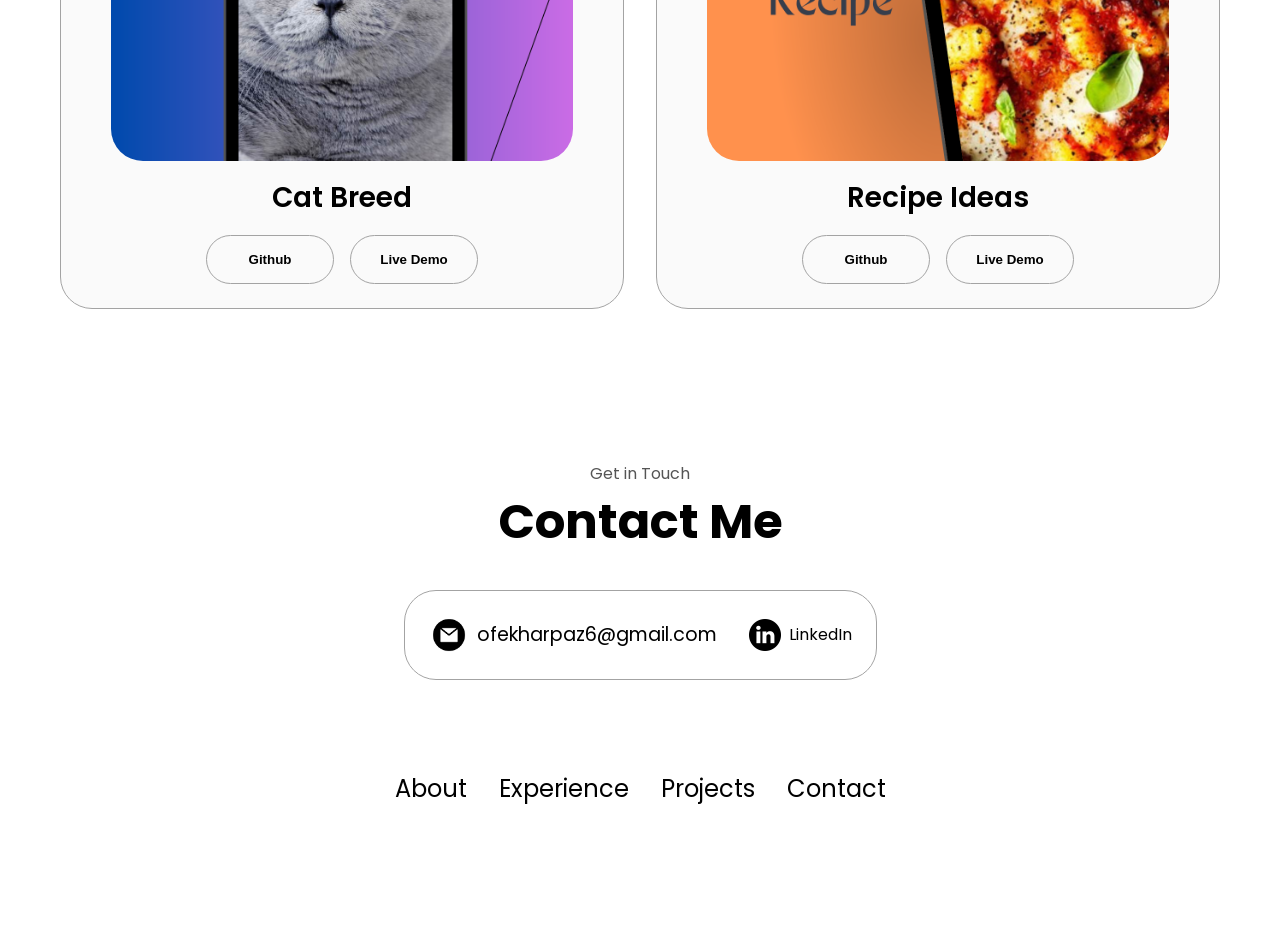
==== commit dccc0245: "update website name" ====
--- a/index.html
+++ b/index.html
@@ -4,7 +4,7 @@
     <meta charset="UTF-8" />
     <meta http-equiv="X-UA-Compatible" content="IE=edge" />
     <meta name="viewport" content="width=device-width, initial-scale=1.0" />
-    <title>My Portfolio</title>
+    <title>Ofek Harpaz</title>
     <link rel="stylesheet" href="style.css" />
     <link rel="stylesheet" href="mediaqueries.css" />
   </head>
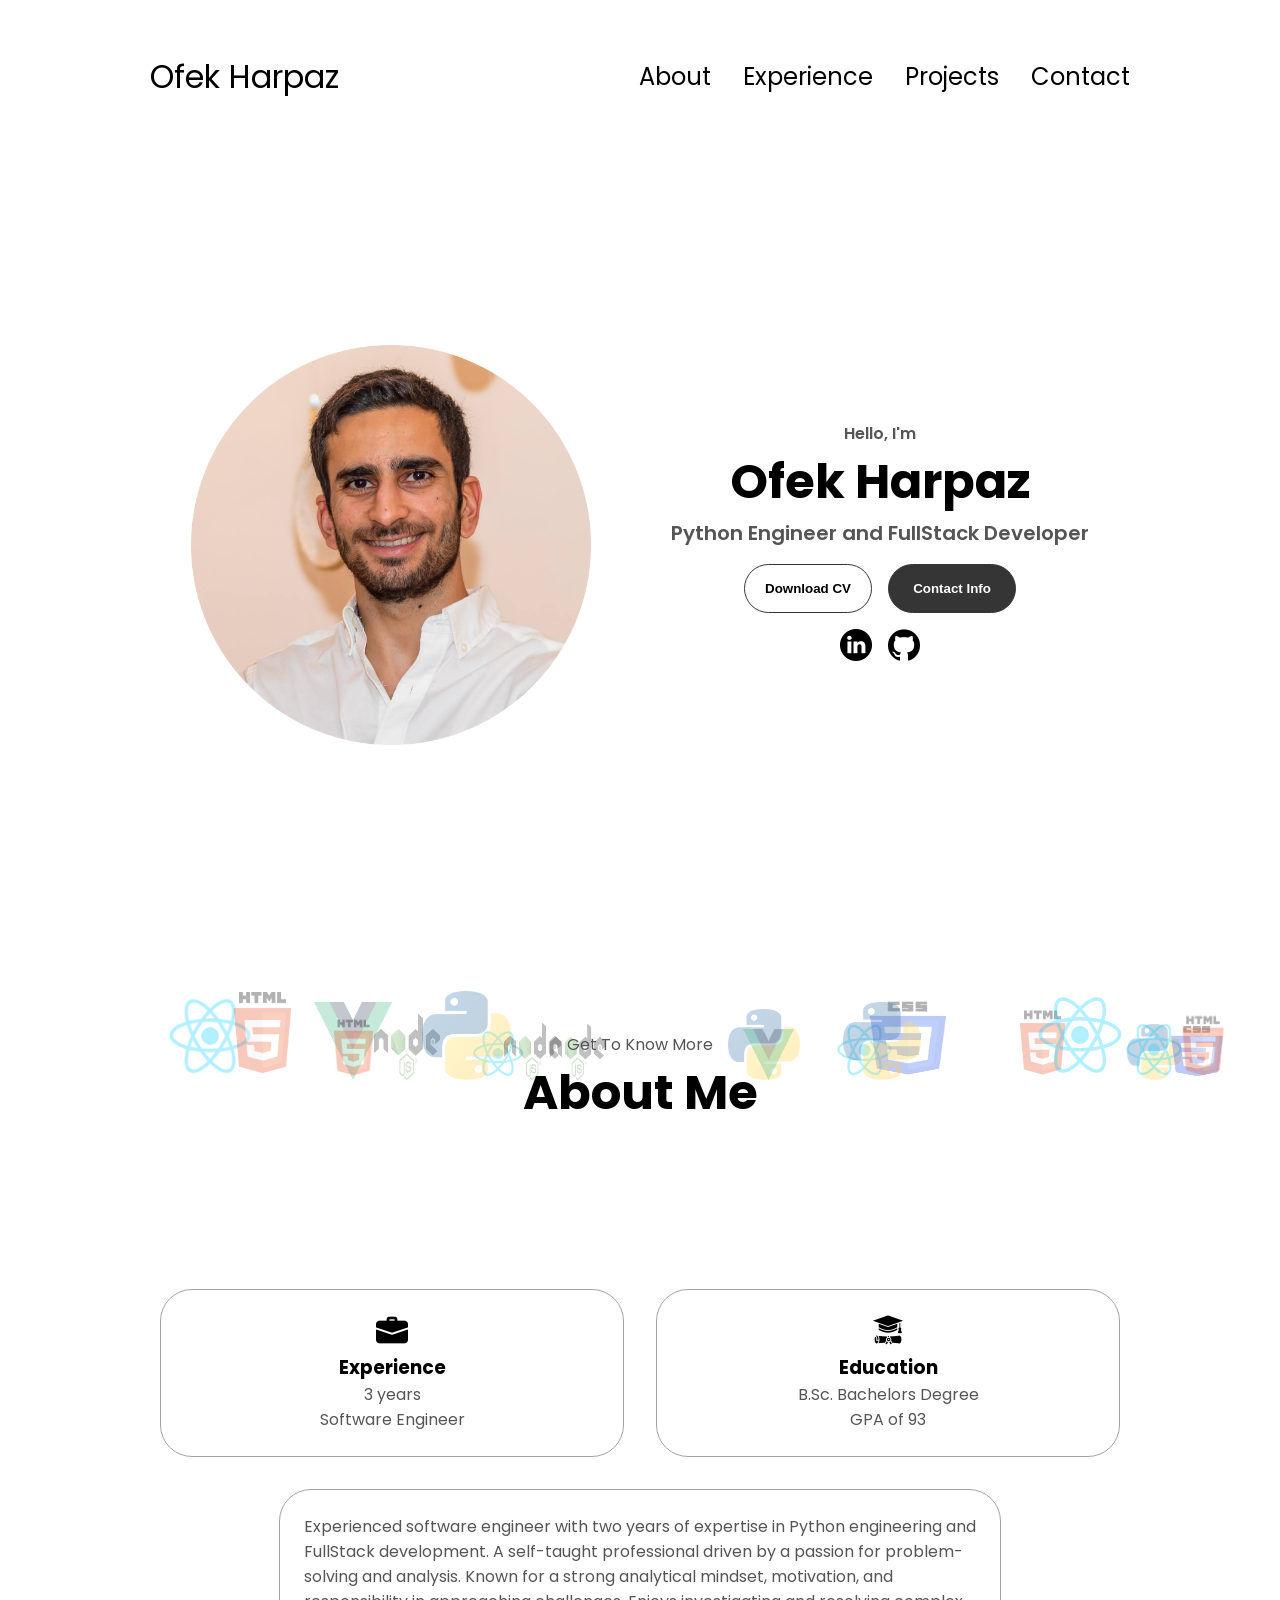
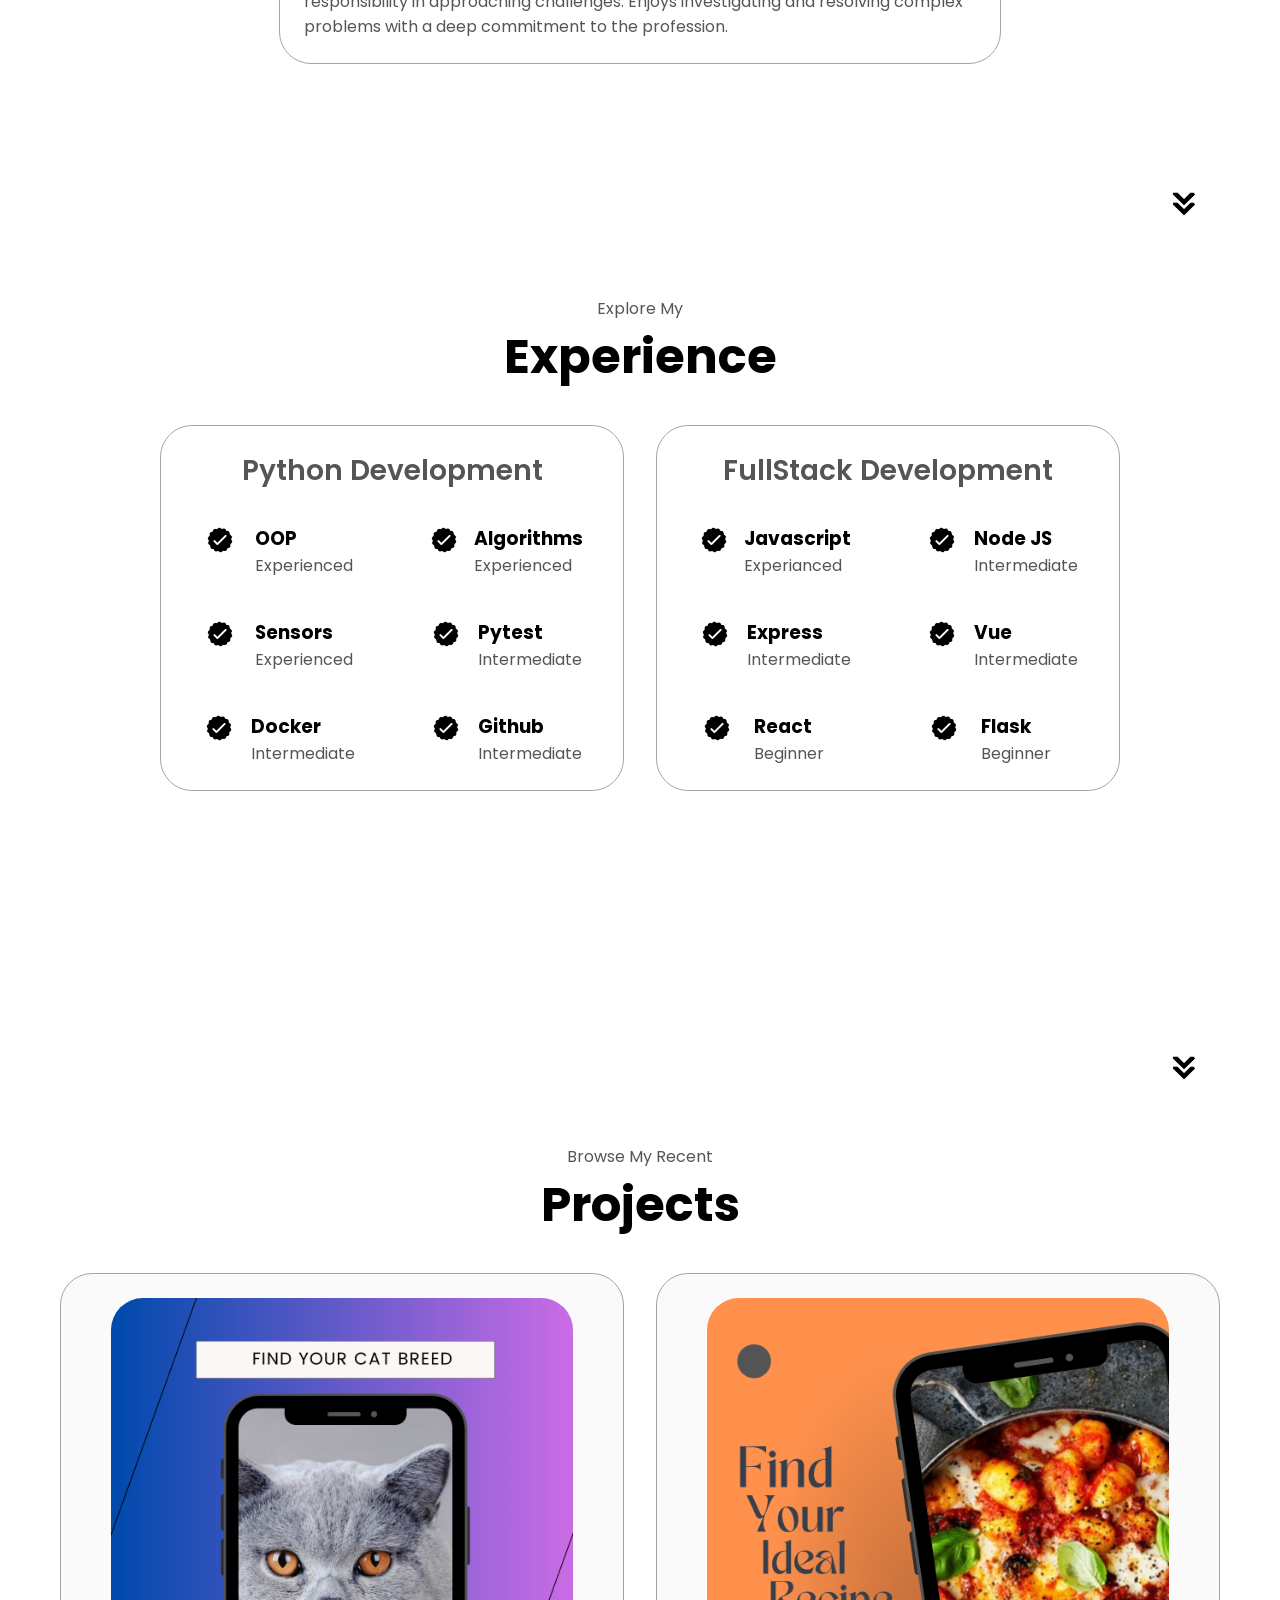
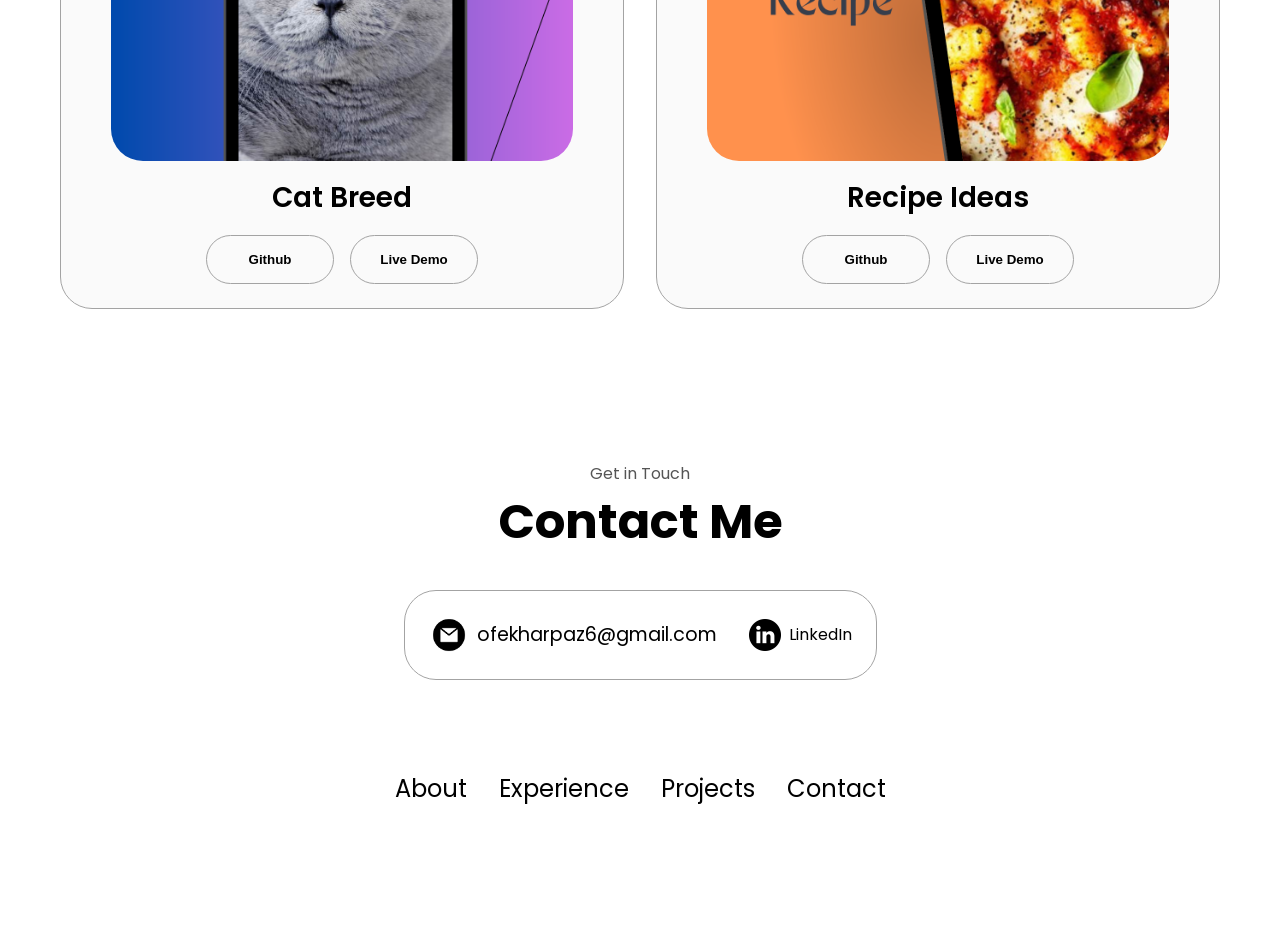
==== commit 151177f4: "update" ====
--- a/index.html
+++ b/index.html
@@ -100,7 +100,7 @@
                 class="icon"
               />
               <h3>Experience</h3>
-              <p>2+ years <br />Software Engineer</p>
+              <p>3 years <br />Software Engineer</p>
             </div>
             <div class="details-container">
               <img
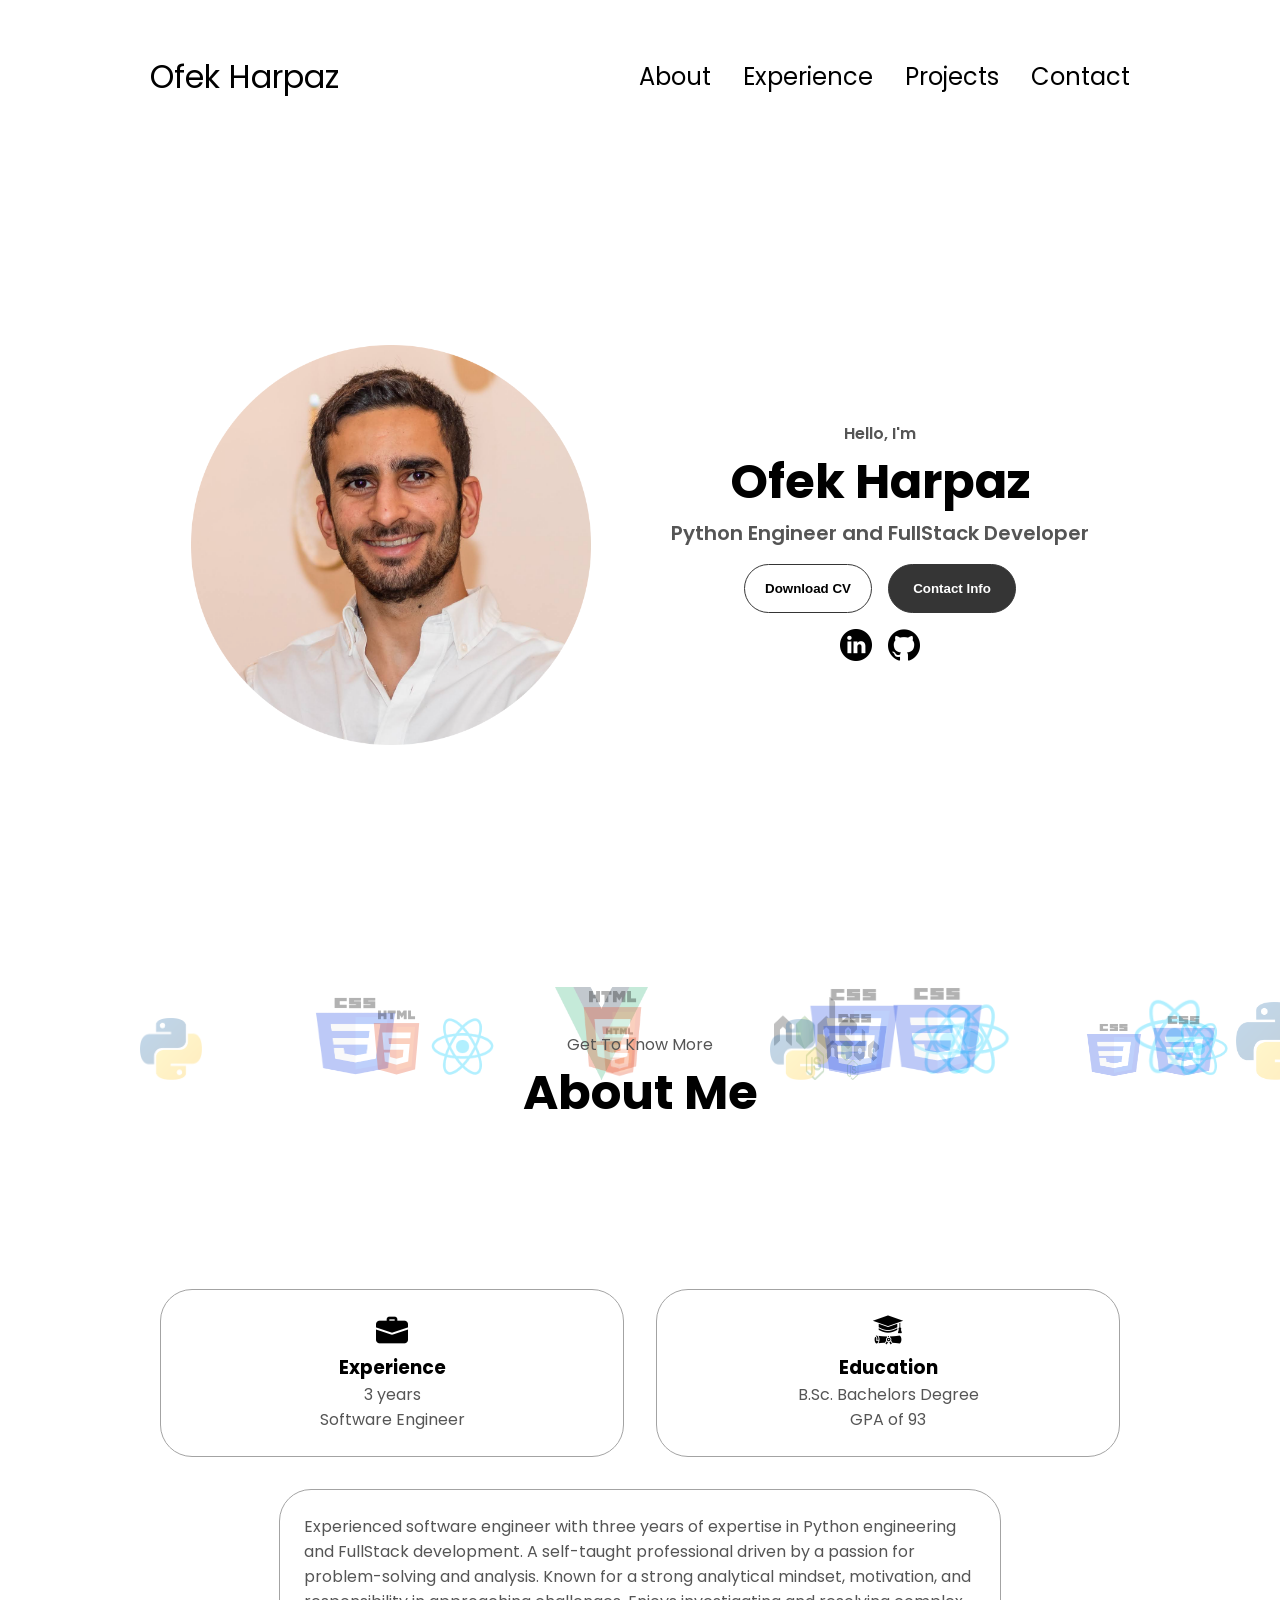
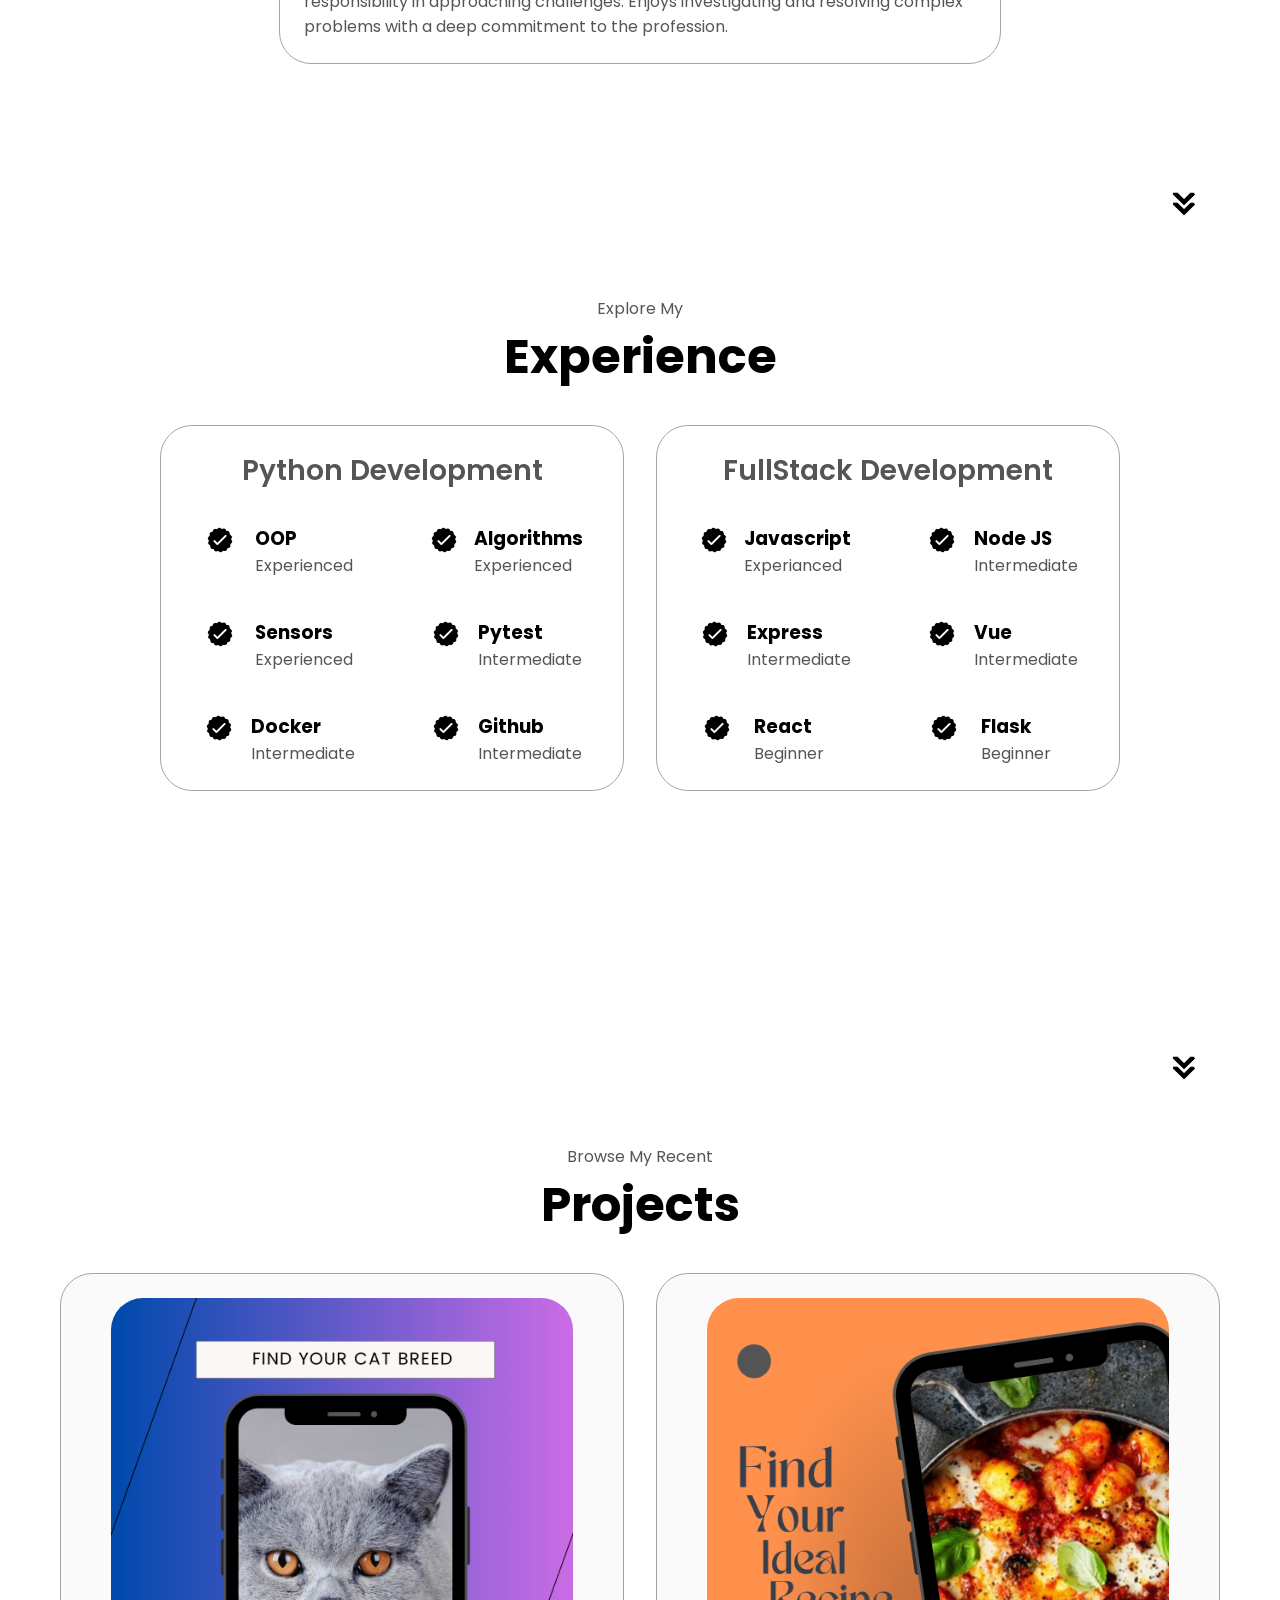
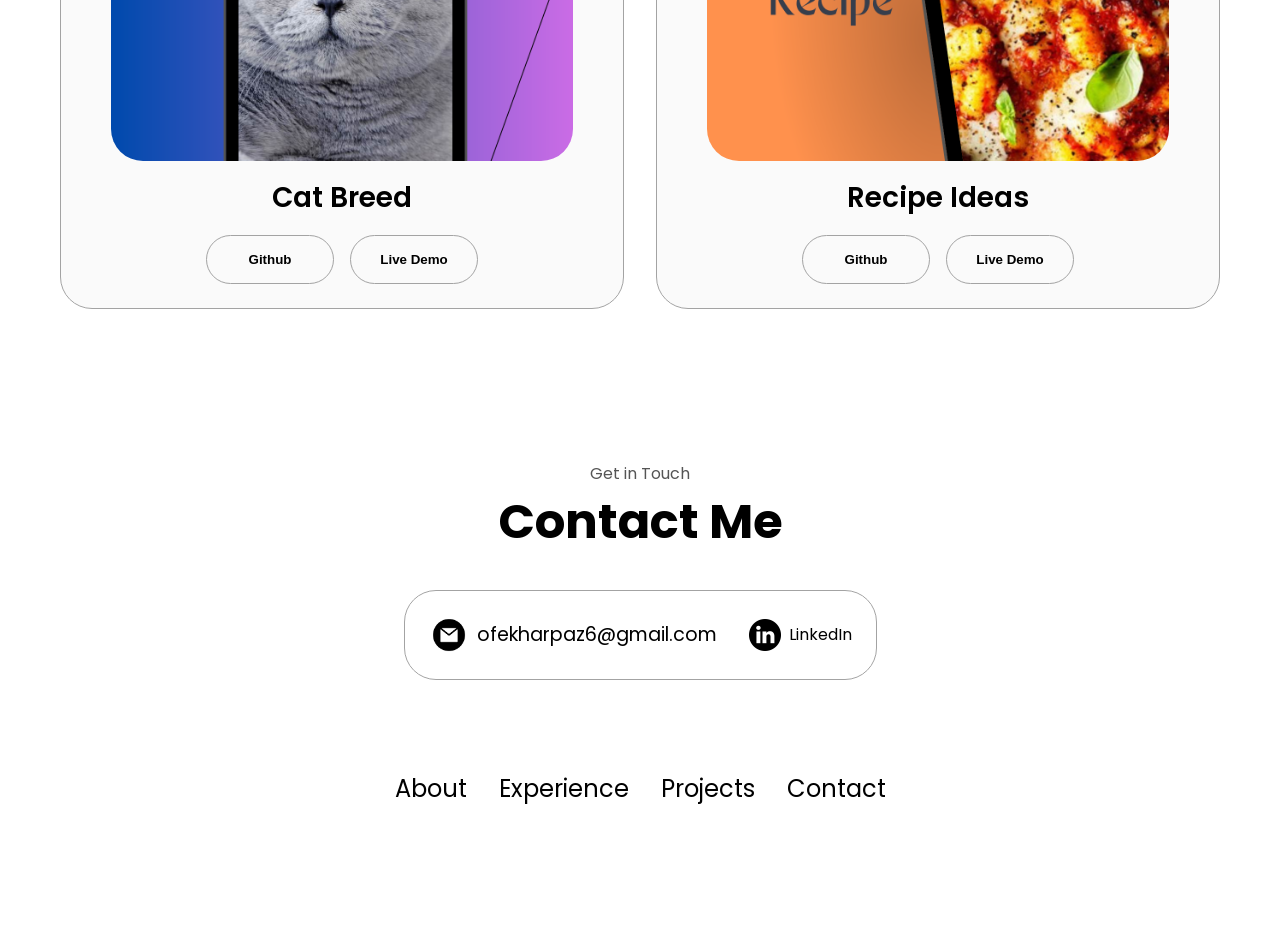
==== commit d5198e74: "Update index.html" ====
--- a/index.html
+++ b/index.html
@@ -114,7 +114,7 @@
           </div>
           <div class="text-container-about">
             <p>
-              Experienced software engineer with two years of expertise in Python engineering and FullStack development. A self-taught professional driven by a passion for problem-solving and analysis. Known for a strong analytical mindset, motivation, and responsibility in approaching challenges. Enjoys investigating and resolving complex problems with a deep commitment to the profession.
+              Experienced software engineer with three years of expertise in Python engineering and FullStack development. A self-taught professional driven by a passion for problem-solving and analysis. Known for a strong analytical mindset, motivation, and responsibility in approaching challenges. Enjoys investigating and resolving complex problems with a deep commitment to the profession.
             </p>
           </div>
         </div>
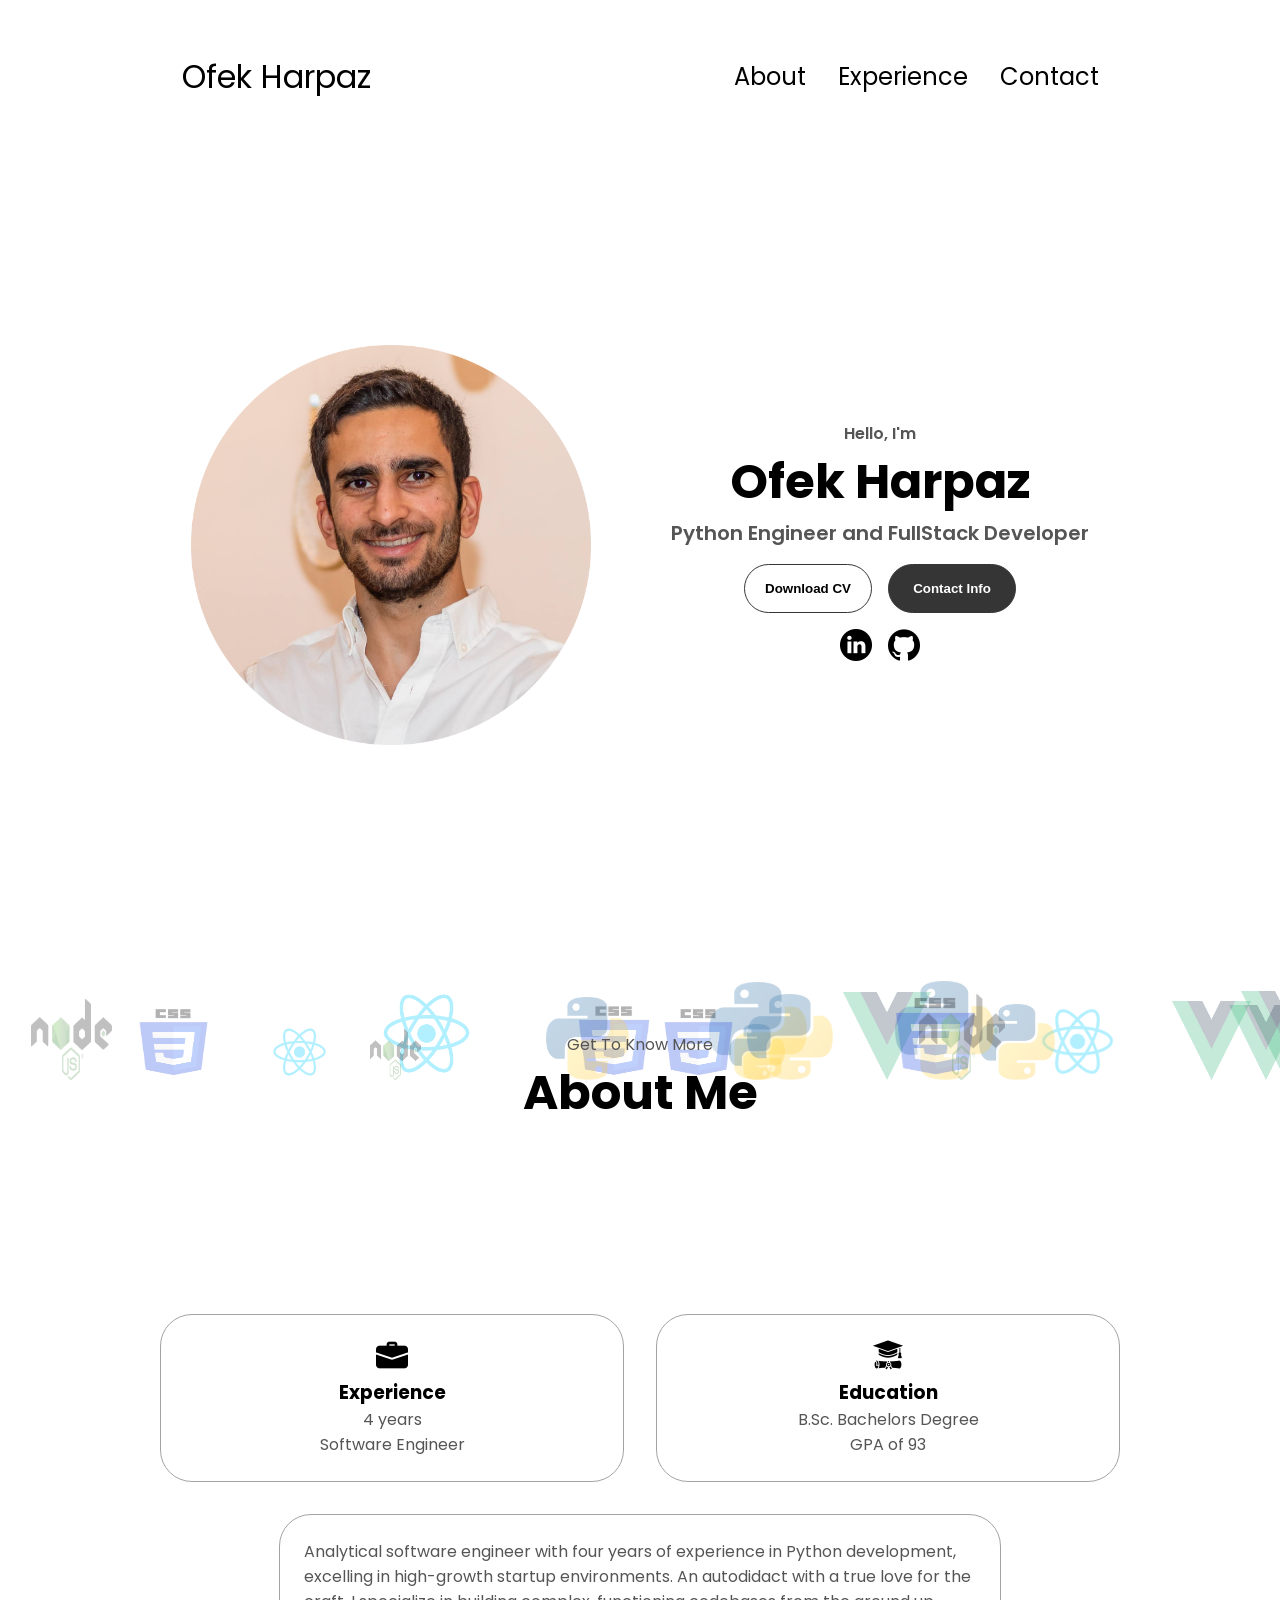
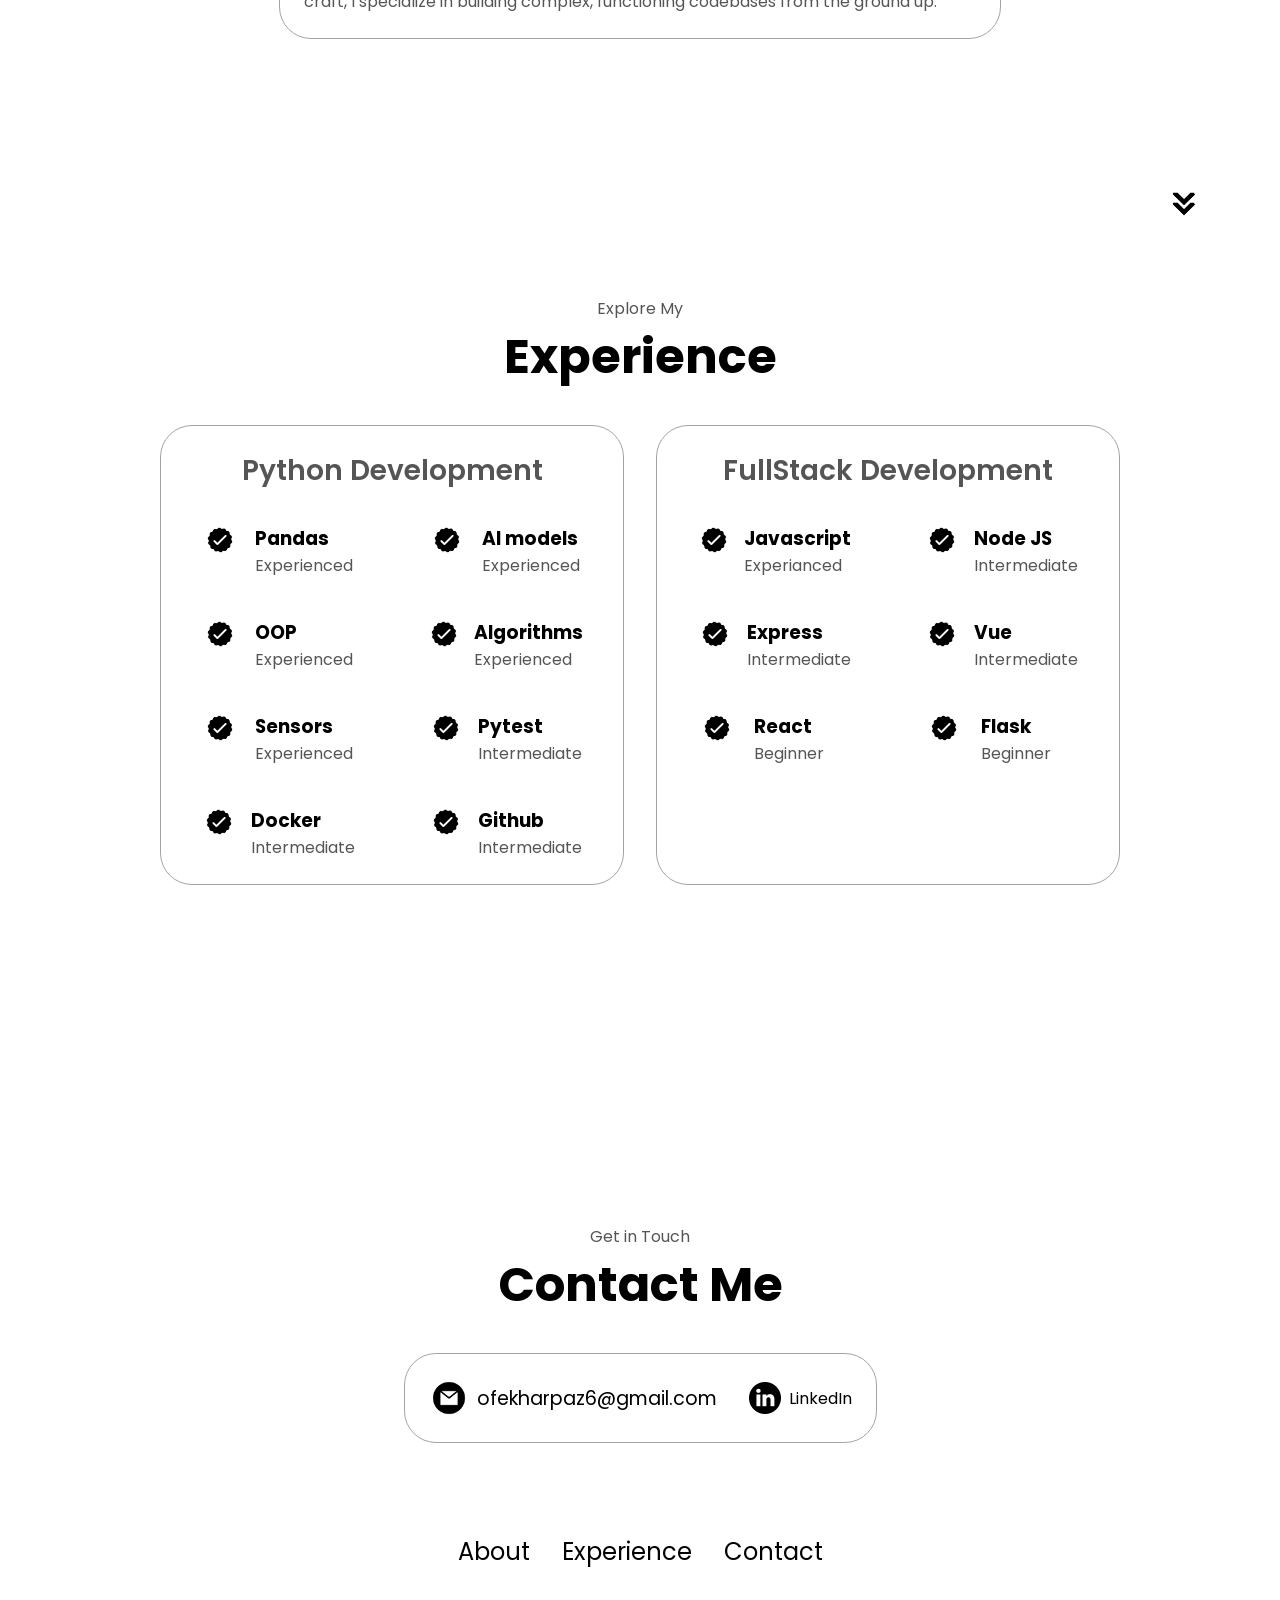
==== commit 7d77534d: "update about me" ====
--- a/index.html
+++ b/index.html
@@ -27,7 +27,6 @@
         <ul class="nav-links">
           <li><a href="#about">About</a></li>
           <li><a href="#experience">Experience</a></li>
-          <li><a href="#projects">Projects</a></li>
           <li><a href="#contact">Contact</a></li>
         </ul>
       </div>
@@ -43,7 +42,6 @@
         <div class="menu-links">
           <li><a href="#about" onclick="toggleMenu()">About</a></li>
           <li><a href="#experience" onclick="toggleMenu()">Experience</a></li>
-          <li><a href="#projects" onclick="toggleMenu()">Projects</a></li>
           <li><a href="#contact" onclick="toggleMenu()">Contact</a></li>
         </div>
       </div>
@@ -100,7 +98,7 @@
                 class="icon"
               />
               <h3>Experience</h3>
-              <p>3 years <br />Software Engineer</p>
+              <p>4 years <br />Software Engineer</p>
             </div>
             <div class="details-container">
               <img
@@ -114,7 +112,7 @@
           </div>
           <div class="text-container-about">
             <p>
-              Experienced software engineer with three years of expertise in Python engineering and FullStack development. A self-taught professional driven by a passion for problem-solving and analysis. Known for a strong analytical mindset, motivation, and responsibility in approaching challenges. Enjoys investigating and resolving complex problems with a deep commitment to the profession.
+              Analytical software engineer with four years of experience in Python development, excelling in high-growth                  startup environments. An autodidact with a true love for the craft, I specialize in building complex, functioning codebases from the ground up.
             </p>
           </div>
         </div>
@@ -141,6 +139,28 @@
                   class="icon"
                 />
                 <div>
+                  <h3>Pandas</h3>
+                  <p>Experienced</p>
+                </div>
+              </article>
+              <article>
+                <img
+                  src="./assets/checkmark.png"
+                  alt="Experience icon"
+                  class="icon"
+                />
+                <div>
+                  <h3>AI models</h3>
+                  <p>Experienced</p>
+                </div>
+              </article>
+              <article>
+                <img
+                  src="./assets/checkmark.png"
+                  alt="Experience icon"
+                  class="icon"
+                />
+                <div>
                   <h3>OOP</h3>
                   <p>Experienced</p>
                 </div>
@@ -275,70 +295,6 @@
           </div>
         </div>
       </div>
-      <img
-        src="./assets/arrow.png"
-        alt="Arrow icon"
-        class="icon arrow"
-        onclick="location.href='./#projects'"
-      />
-    </section>
-    <section id="projects">
-      <p class="section__text__p1">Browse My Recent</p>
-      <h1 class="title">Projects</h1>
-      <div class="experience-details-container">
-        <div class="about-containers">
-          <div class="details-container color-container">
-            <div class="article-container">
-              <img
-                src="./assets/project-2.png"
-                alt="Project 2"
-                class="project-img"
-              />
-            </div>
-            <h2 class="experience-sub-title project-title">Cat Breed</h2>
-            <div class="btn-container">
-              <button
-                class="btn btn-color-2 project-btn" onclick="window.open('https://github.com/ofekharpaz/identify-cat-breed', '_blank')"
-              >
-                Github
-              </button>
-              <button
-                class="btn btn-color-2 project-btn"
-                onclick="window.open('https://identify-cat-breed.vercel.app/', '_blank')"
-              >
-                Live Demo
-              </button>
-            </div>
-          </div>
-          <div class="details-container color-container">
-            <div class="article-container">
-              <img
-                src="./assets/project-3.png"
-                alt="Project 3"
-                class="project-img"
-              />
-            </div>
-            <h2 class="experience-sub-title project-title">Recipe Ideas</h2>
-            <div class="btn-container">
-              <button
-                class="btn btn-color-2 project-btn" onclick="window.open('https://github.com/ofekharpaz/vue-meals-app-main', '_blank')"
-              >
-                Github
-              </button>
-              <button
-                class="btn btn-color-2 project-btn" onclick="window.open('https://vue-meals-app-main.onrender.com/', '_blank')">
-                Live Demo
-              </button>
-            </div>
-          </div>
-        </div>
-      </div>
-      <img
-        src="./assets/arrow.png"
-        alt="Arrow icon"
-        class="icon arrow"
-        onclick="location.href='./#contact'"
-      />
     </section>
     <section id="contact">
       <p class="section__text__p1">Get in Touch</p>
@@ -368,7 +324,6 @@
           <ul class="nav-links">
             <li><a href="#about">About</a></li>
             <li><a href="#experience">Experience</a></li>
-            <li><a href="#projects">Projects</a></li>
             <li><a href="#contact">Contact</a></li>
           </ul>
         </div>
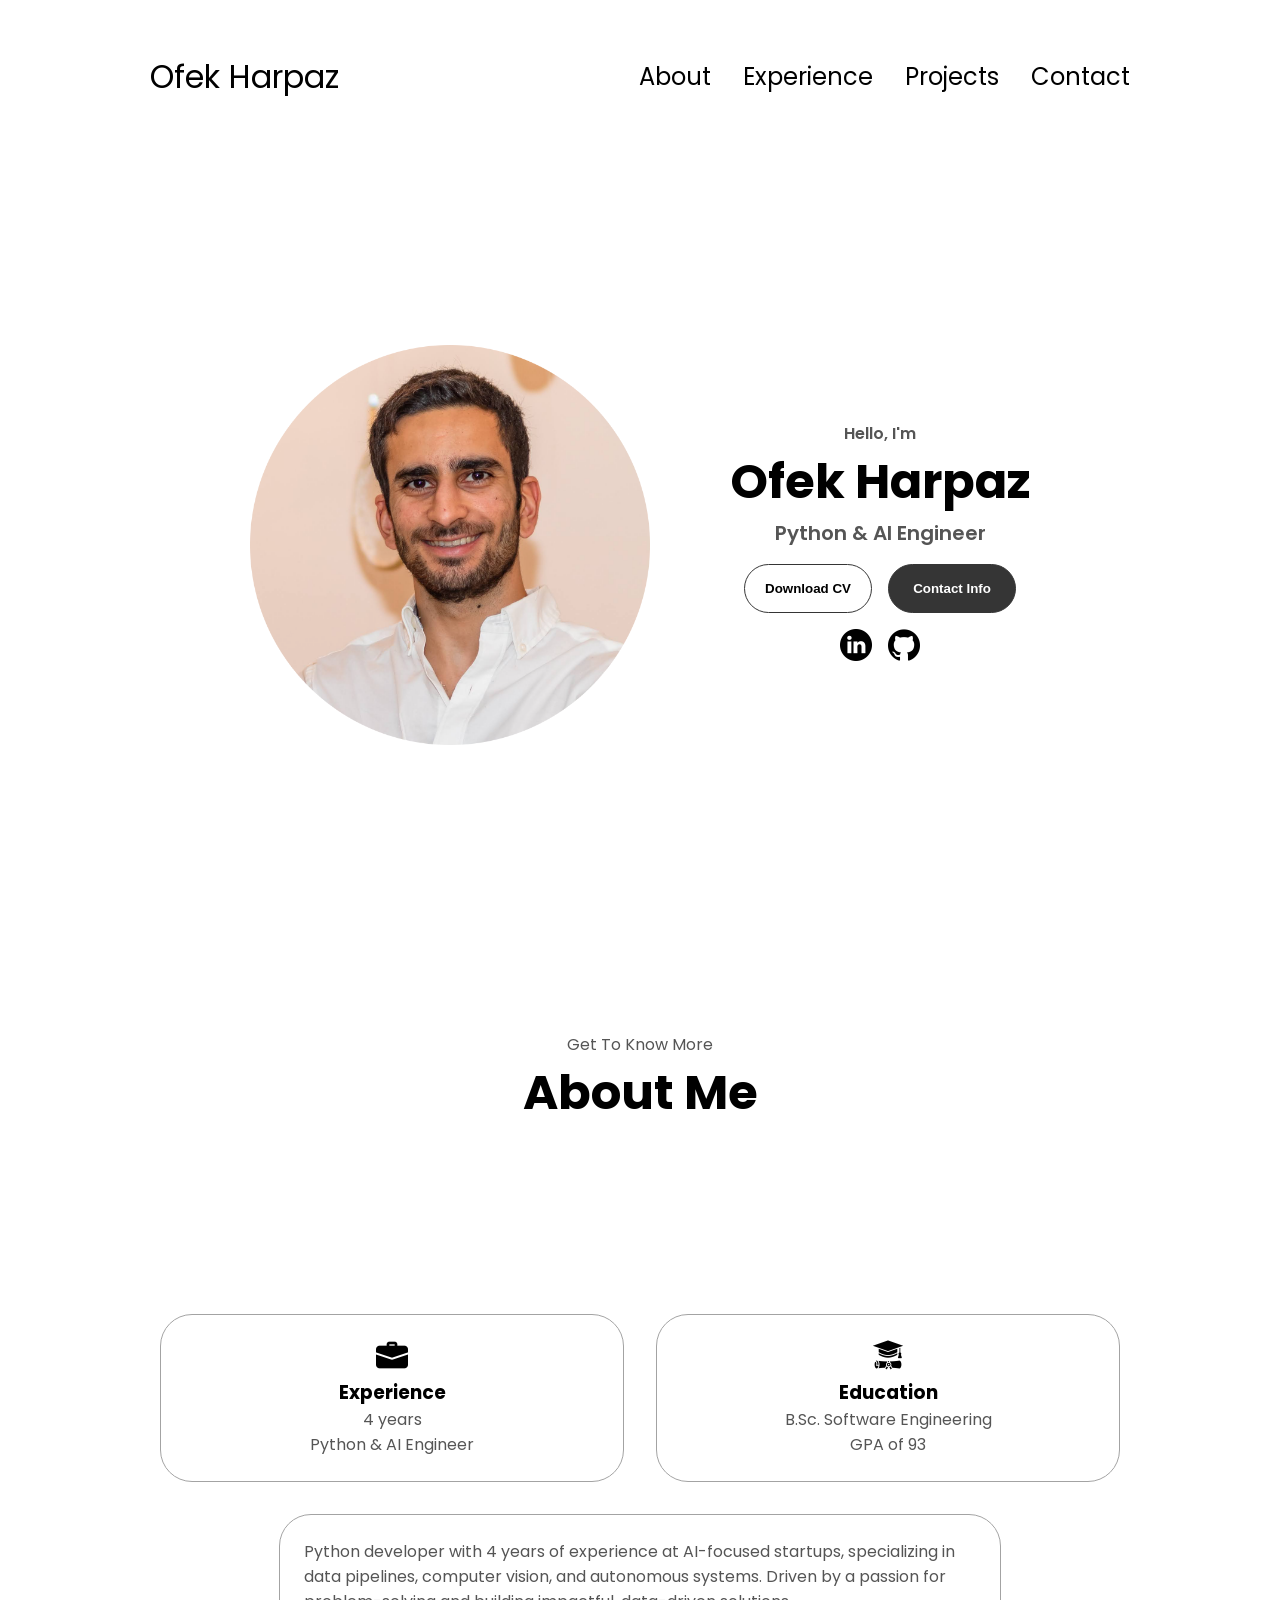
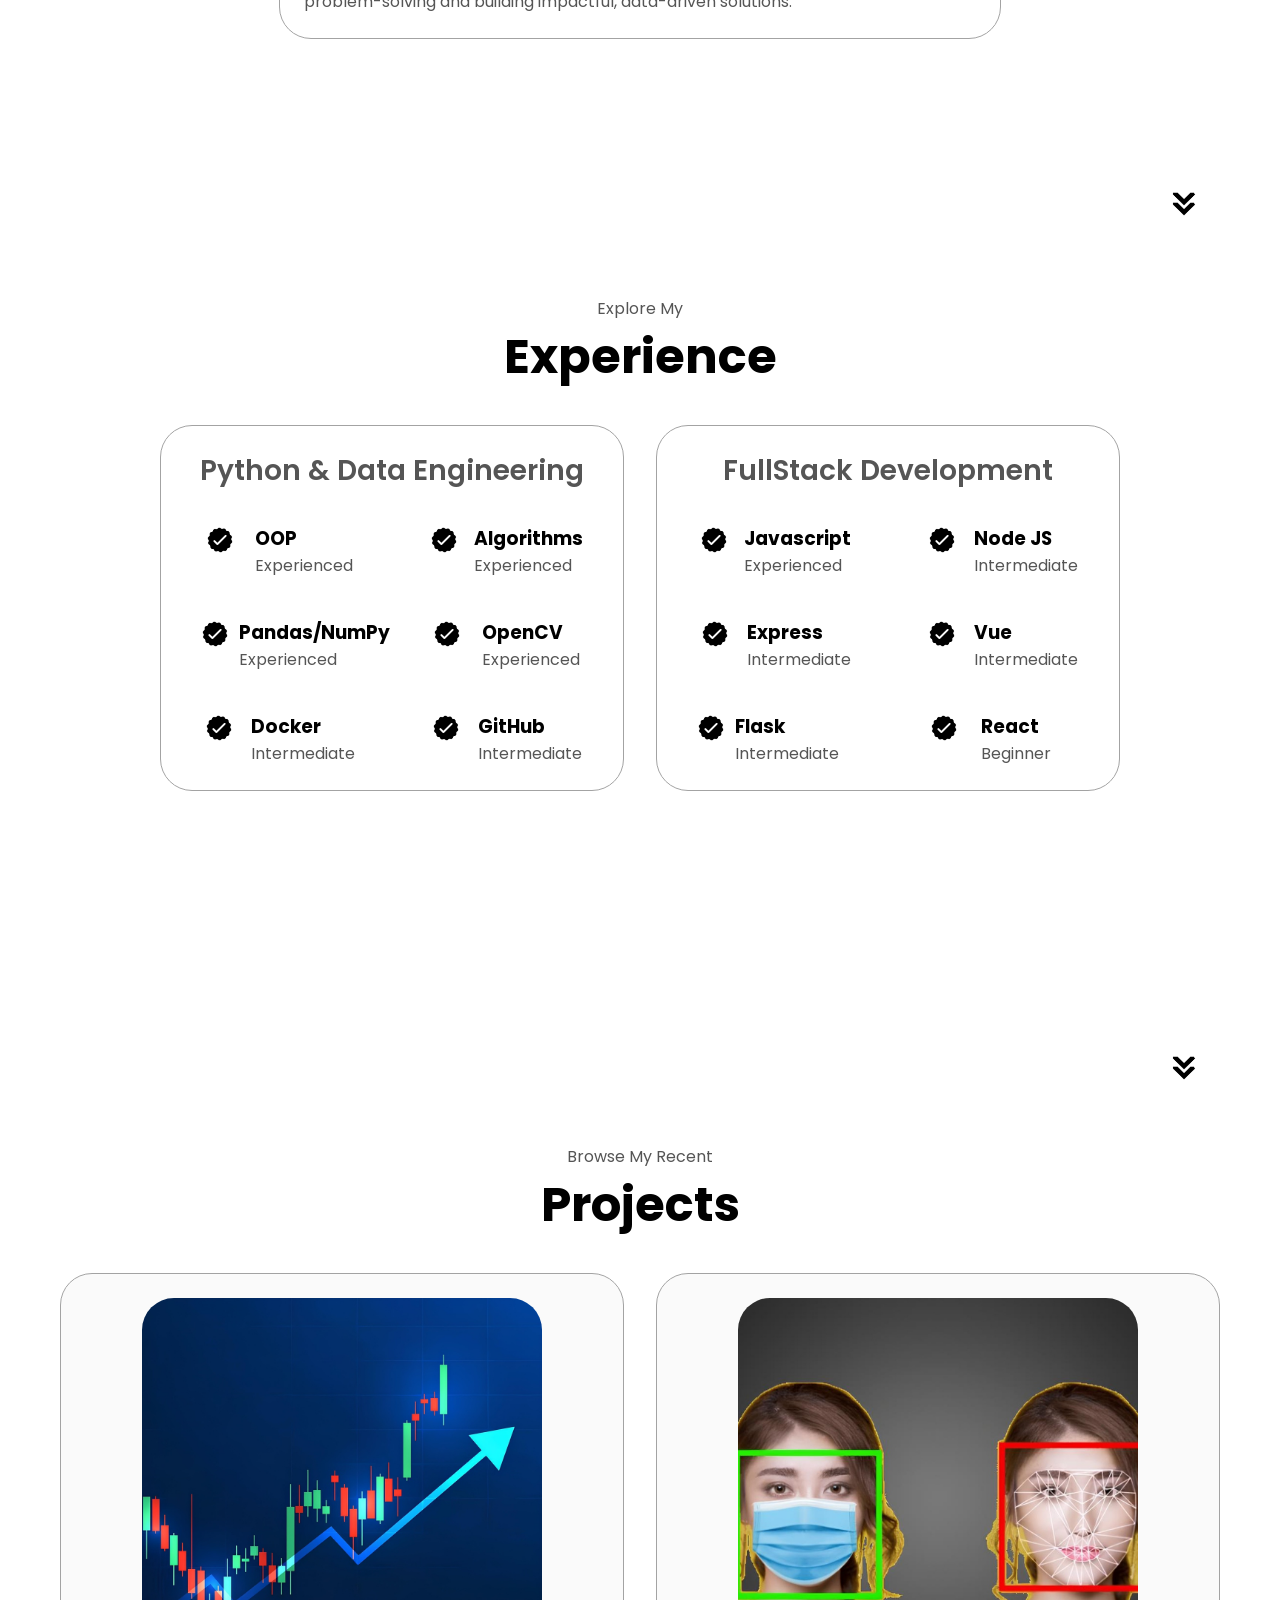
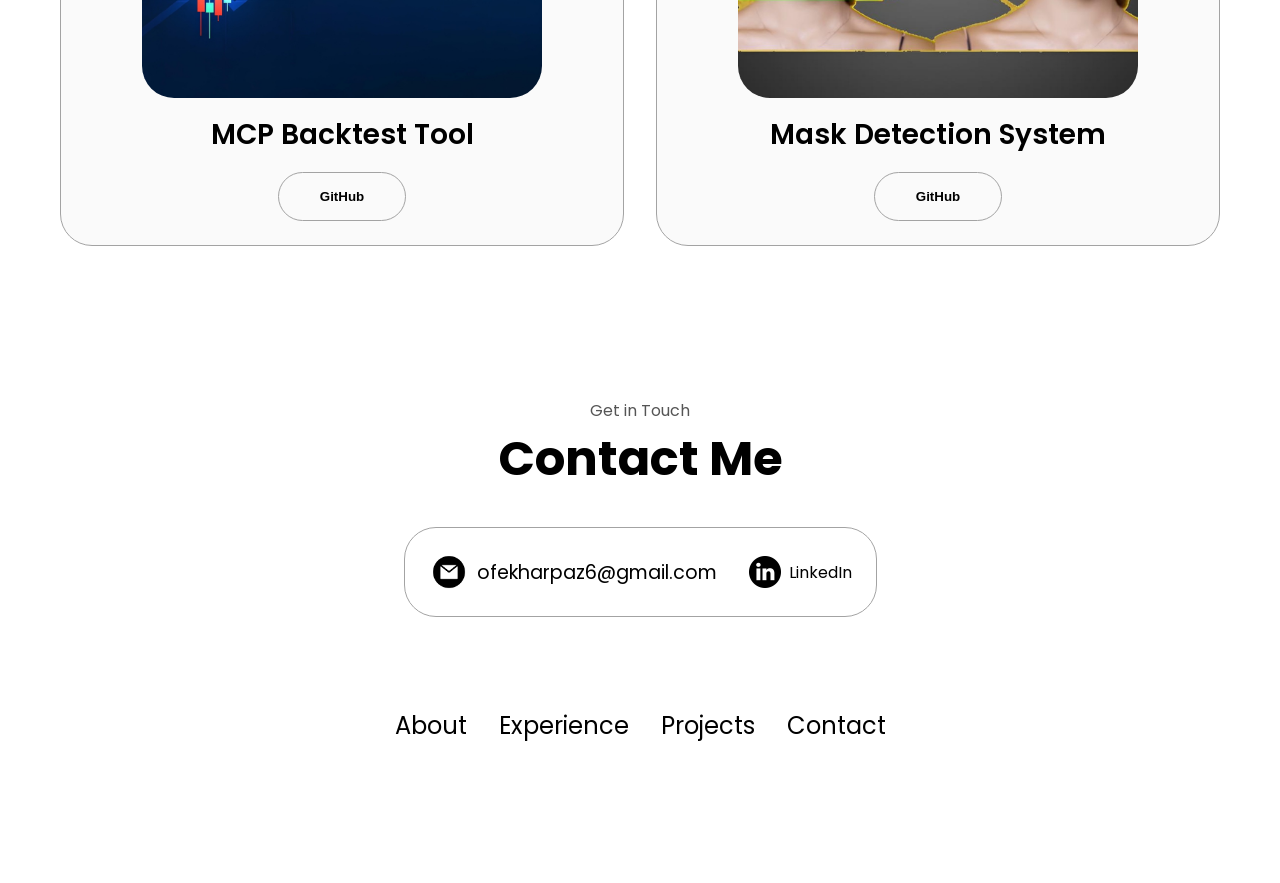
==== commit 7faac8a8: "improved cv Co-authored-by: Copilot <copilot@github.com>" ====
--- a/index.html
+++ b/index.html
@@ -27,6 +27,7 @@
         <ul class="nav-links">
           <li><a href="#about">About</a></li>
           <li><a href="#experience">Experience</a></li>
+          <li><a href="#projects">Projects</a></li>
           <li><a href="#contact">Contact</a></li>
         </ul>
       </div>
@@ -42,6 +43,7 @@
         <div class="menu-links">
           <li><a href="#about" onclick="toggleMenu()">About</a></li>
           <li><a href="#experience" onclick="toggleMenu()">Experience</a></li>
+          <li><a href="#projects" onclick="toggleMenu()">Projects</a></li>
           <li><a href="#contact" onclick="toggleMenu()">Contact</a></li>
         </div>
       </div>
@@ -55,7 +57,7 @@
       <div class="section__text">
         <p class="section__text__p1">Hello, I'm</p>
         <h1 class="title">Ofek Harpaz</h1>
-        <p class="section__text__p2">Python Engineer and FullStack Developer</p>
+        <p class="section__text__p2">Python & AI Engineer</p>
         <div class="btn-container">
           <button
             class="btn btn-color-2"
@@ -78,7 +80,7 @@
           <a href="https://github.com/ofekharpaz" target="_blank">
             <img
               src="./assets/github.png"
-              alt="My Github profile"
+              alt="My GitHub profile"
               class="icon"
             />
           </a>
@@ -98,7 +100,7 @@
                 class="icon"
               />
               <h3>Experience</h3>
-              <p>4 years <br />Software Engineer</p>
+              <p>4 years <br />Python & AI Engineer</p>
             </div>
             <div class="details-container">
               <img
@@ -107,12 +109,12 @@
                 class="icon"
               />
               <h3>Education</h3>
-              <p>B.Sc. Bachelors Degree<br />GPA of 93</p>
+              <p>B.Sc. Software Engineering<br />GPA of 93</p>
             </div>
           </div>
           <div class="text-container-about">
             <p>
-              Analytical software engineer with four years of experience in Python development, excelling in high-growth                  startup environments. An autodidact with a true love for the craft, I specialize in building complex, functioning codebases from the ground up.
+              Python developer with 4 years of experience at AI-focused startups, specializing in data pipelines, computer vision, and autonomous systems. Driven by a passion for problem-solving and building impactful, data-driven solutions.
             </p>
           </div>
         </div>
@@ -130,7 +132,7 @@
       <div class="experience-details-container">
         <div class="about-containers">
           <div class="details-container">
-            <h2 class="experience-sub-title">Python Development</h2>
+            <h2 class="experience-sub-title">Python & Data Engineering</h2>
             <div class="article-container">
               <article>
                 <img
@@ -139,28 +141,6 @@
                   class="icon"
                 />
                 <div>
-                  <h3>Pandas</h3>
-                  <p>Experienced</p>
-                </div>
-              </article>
-              <article>
-                <img
-                  src="./assets/checkmark.png"
-                  alt="Experience icon"
-                  class="icon"
-                />
-                <div>
-                  <h3>AI models</h3>
-                  <p>Experienced</p>
-                </div>
-              </article>
-              <article>
-                <img
-                  src="./assets/checkmark.png"
-                  alt="Experience icon"
-                  class="icon"
-                />
-                <div>
                   <h3>OOP</h3>
                   <p>Experienced</p>
                 </div>
@@ -183,19 +163,19 @@
                   class="icon"
                 />
                 <div>
-                  <h3>Sensors</h3>
-                  <p>Experienced</p>
-                </div>
-              </article>
-              <article>
-                <img
-                  src="./assets/checkmark.png"
-                  alt="Experience icon"
-                  class="icon"
-                />
-                <div>
-                  <h3>Pytest</h3>
-                  <p>Intermediate</p>
+                  <h3>Pandas/NumPy</h3>
+                  <p>Experienced</p>
+                </div>
+              </article>
+              <article>
+                <img
+                  src="./assets/checkmark.png"
+                  alt="Experience icon"
+                  class="icon"
+                />
+                <div>
+                  <h3>OpenCV</h3>
+                  <p>Experienced</p>
                 </div>
               </article>
               <article>
@@ -216,7 +196,7 @@
                   class="icon"
                 />
                 <div>
-                  <h3>Github</h3>
+                  <h3>GitHub</h3>
                   <p>Intermediate</p>
                 </div>
               </article>
@@ -233,7 +213,7 @@
                 />
                 <div>
                   <h3>Javascript</h3>
-                  <p>Experianced</p>
+                  <p>Experienced</p>
                 </div>
               </article>
               <article>
@@ -267,6 +247,17 @@
                 <div>
                   <h3>Vue</h3>
                   <p>Intermediate</p>
+                </div>
+              </article>
+              <article>
+                <img
+                  src="./assets/checkmark.png"
+                  alt="Experience icon"
+                  class="icon"
+                />
+                <div>
+                  <h3>Flask</h3>
+                  <p>Intermediate&nbsp&nbsp&nbsp&nbsp&nbsp&nbsp</p>
                 </div>
               </article>
               <article>
@@ -280,21 +271,64 @@
                   <p>Beginner&nbsp&nbsp&nbsp&nbsp&nbsp&nbsp</p>
                 </div>
               </article>
-              <article>
-                <img
-                  src="./assets/checkmark.png"
-                  alt="Experience icon"
-                  class="icon"
-                />
-                <div>
-                  <h3>Flask</h3>
-                  <p>Beginner&nbsp&nbsp&nbsp&nbsp&nbsp&nbsp</p>
-                </div>
-              </article>
-            </div>
-          </div>
-        </div>
-      </div>
+            </div>
+          </div>
+        </div>
+      </div>
+      <img
+        src="./assets/arrow.png"
+        alt="Arrow icon"
+        class="icon arrow"
+        onclick="location.href='./#projects'"
+      />
+    </section>
+    <section id="projects">
+      <p class="section__text__p1">Browse My Recent</p>
+      <h1 class="title">Projects</h1>
+      <div class="experience-details-container">
+        <div class="about-containers">
+          <div class="details-container color-container">
+            <div class="article-container">
+              <img
+                src="./assets/project-1.jpg"
+                alt="Project 1"
+                class="project-img"
+              />
+            </div>
+            <h2 class="experience-sub-title project-title">MCP Backtest Tool</h2>
+            <div class="btn-container">
+              <button
+                class="btn btn-color-2 project-btn" onclick="window.open('https://github.com/ofekharpaz/MCP-backtesting-tool', '_blank')"
+              >
+                GitHub
+              </button>
+            </div>
+          </div>
+          <div class="details-container color-container">
+            <div class="article-container">
+              <img
+                src="./assets/project-2.jpg"
+                alt="Project 2"
+                class="project-img"
+              />
+            </div>
+            <h2 class="experience-sub-title project-title">Mask Detection System</h2>
+            <div class="btn-container">
+              <button
+                class="btn btn-color-2 project-btn" onclick="window.open('https://github.com/ofekharpaz/MaskDetection/tree/main', '_blank')"
+              >
+                GitHub
+              </button>
+            </div>
+          </div>
+        </div>
+      </div>
+      <img
+        src="./assets/arrow.png"
+        alt="Arrow icon"
+        class="icon arrow"
+        onclick="location.href='./#contact'"
+      />
     </section>
     <section id="contact">
       <p class="section__text__p1">Get in Touch</p>
@@ -324,6 +358,7 @@
           <ul class="nav-links">
             <li><a href="#about">About</a></li>
             <li><a href="#experience">Experience</a></li>
+            <li><a href="#projects">Projects</a></li>
             <li><a href="#contact">Contact</a></li>
           </ul>
         </div>
--- a/style.css
+++ b/style.css
@@ -370,7 +370,8 @@
 .project-img {
   border-radius: 2rem;
   width: 90%;
-  height: 90%;
+  height: auto;
+  max-width: 400px;
 }
 
 .project-title {
